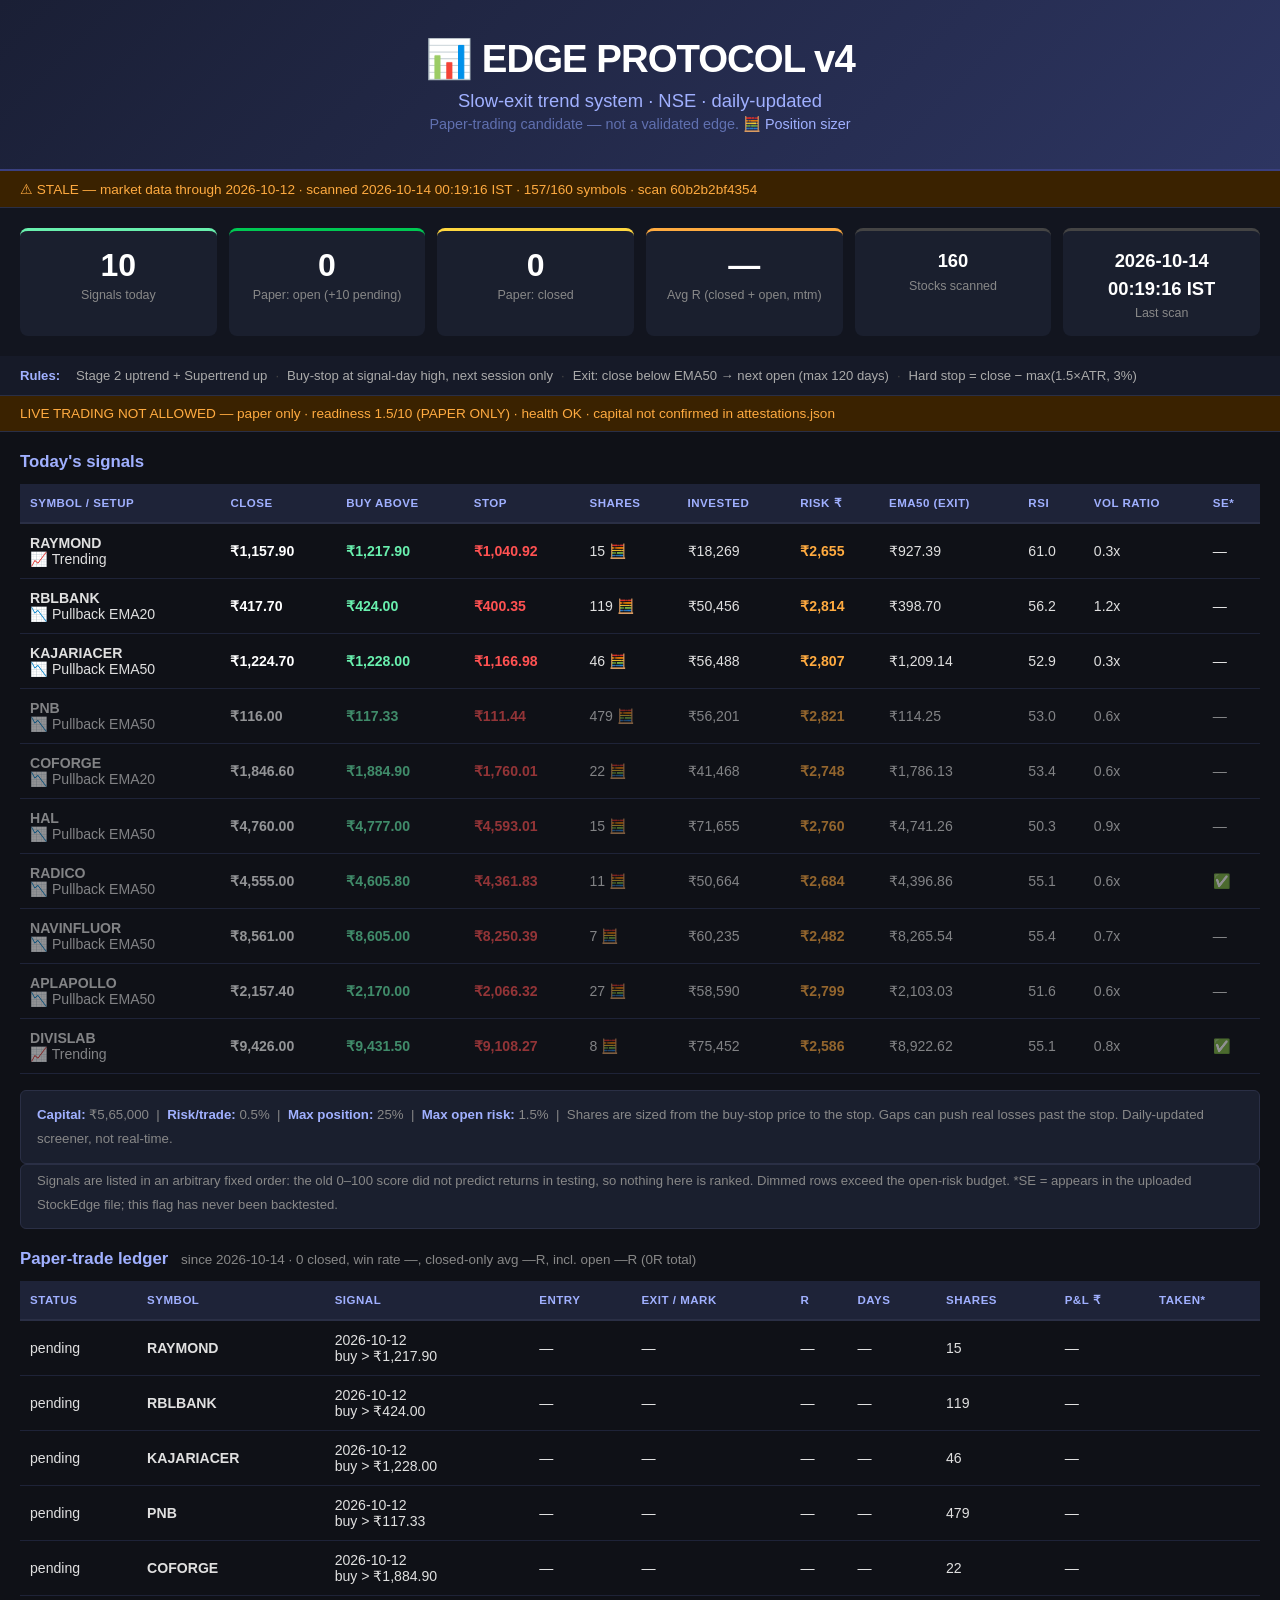
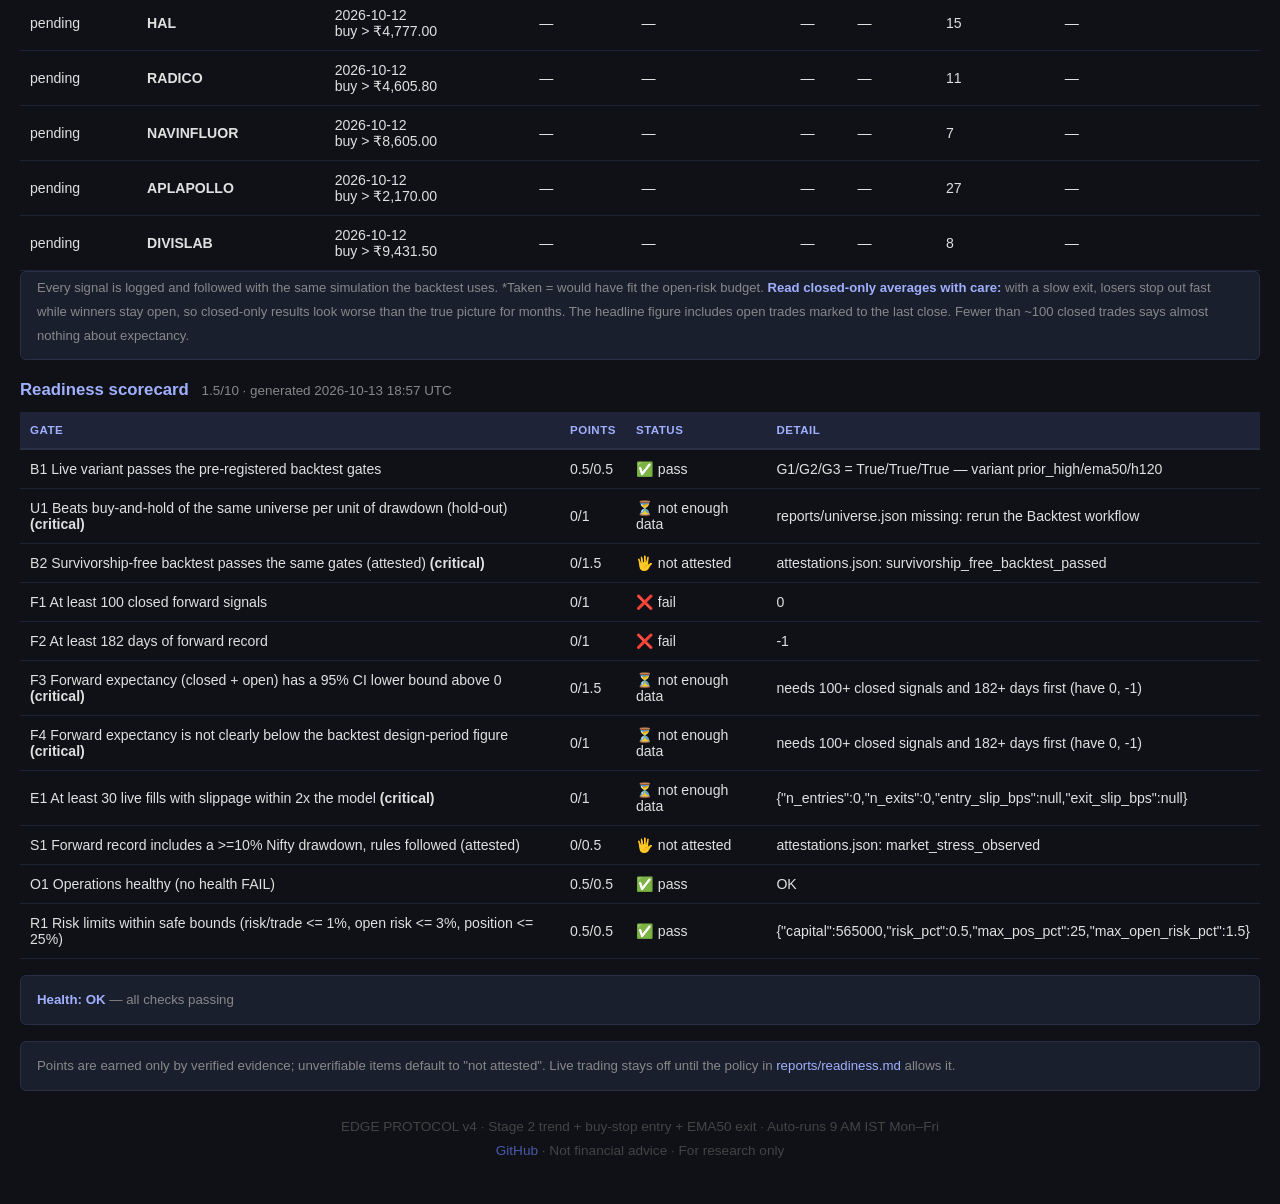
==== index.html @ f5e122fd "Add go-live readiness scorecard and health monitoring with kill switch readiness.py: 11 gates / 10 p" ====
<!DOCTYPE html>
<html lang="en">
<head>
    <meta charset="UTF-8">
    <meta name="viewport" content="width=device-width, initial-scale=1.0">
    <title>EDGE PROTOCOL v4 — NSE Slow-Exit Paper Trading</title>
    <link rel="stylesheet" href="style.css">
</head>
<body>
<div class="container">

    <header class="header">
        <h1>📊 EDGE PROTOCOL v4</h1>
        <p class="subtitle">Slow-exit trend system · NSE · daily-updated</p>
        <p class="description">Paper-trading candidate — not a validated edge. <a href="sizer.html" class="back-link">🧮 Position sizer</a></p>
    </header>

    <div class="status-bar" id="status-bar">Loading scan status…</div>

    <div class="summary-bar">
        <div class="summary-card go">
            <div class="card-count" id="count-signals">0</div>
            <div class="card-label">Signals today</div>
        </div>
        <div class="summary-card hc">
            <div class="card-count" id="count-open">0</div>
            <div class="card-label" id="label-open">Paper: open</div>
        </div>
        <div class="summary-card wc">
            <div class="card-count" id="count-closed">0</div>
            <div class="card-label">Paper: closed</div>
        </div>
        <div class="summary-card w">
            <div class="card-count" id="avg-r">—</div>
            <div class="card-label">Avg R (closed + open, mtm)</div>
        </div>
        <div class="summary-card meta">
            <div class="card-count" id="count-scanned">—</div>
            <div class="card-label">Stocks scanned</div>
        </div>
        <div class="summary-card meta">
            <div class="card-count" id="scan-time">—</div>
            <div class="card-label">Last scan</div>
        </div>
    </div>

    <div class="legend-bar" id="rules-bar">
        <span class="legend-title">Rules:</span>
        <span class="legend-item">Stage 2 uptrend + Supertrend up</span>
        <span class="sep">·</span>
        <span class="legend-item">Buy-stop at signal-day high, next session only</span>
        <span class="sep">·</span>
        <span class="legend-item">Exit: close below EMA50 → next open (max 120 days)</span>
        <span class="sep">·</span>
        <span class="legend-item">Hard stop = close − max(1.5×ATR, 3%)</span>
    </div>

    <div class="status-bar" id="live-bar">Loading live-trading status…</div>

    <h2 class="section-title">Today's signals</h2>
    <div class="table-wrapper">
        <table class="results-table">
            <thead>
                <tr>
                    <th>Symbol / Setup</th>
                    <th>Close</th>
                    <th>Buy above</th>
                    <th>Stop</th>
                    <th>Shares</th>
                    <th>Invested</th>
                    <th>Risk ₹</th>
                    <th>EMA50 (exit)</th>
                    <th>RSI</th>
                    <th>Vol Ratio</th>
                    <th>SE*</th>
                </tr>
            </thead>
            <tbody id="tbody">
                <tr><td colspan="11" class="loading-cell">
                    <div class="spinner"></div>Loading scan results...
                </td></tr>
            </tbody>
        </table>
    </div>

    <div class="capital-note" id="capital-note">
        Risk settings load with the scan. Daily-updated screener — not real-time data.
    </div>
    <div class="capital-note" id="order-note">
        Signals are listed in an arbitrary fixed order: the old 0–100 score did not predict returns in testing, so nothing here is ranked.
        Dimmed rows exceed the open-risk budget. *SE = appears in the uploaded StockEdge file; this flag has never been backtested.
    </div>

    <h2 class="section-title">Paper-trade ledger <span class="muted" id="ledger-meta"></span></h2>
    <div class="table-wrapper">
        <table class="results-table">
            <thead>
                <tr>
                    <th>Status</th><th>Symbol</th><th>Signal</th><th>Entry</th><th>Exit / Mark</th>
                    <th>R</th><th>Days</th><th>Shares</th><th>P&amp;L ₹</th><th>Taken*</th>
                </tr>
            </thead>
            <tbody id="ledger-body">
                <tr><td colspan="10" class="loading-cell">No paper trades yet.</td></tr>
            </tbody>
        </table>
    </div>
    <div class="capital-note" id="ledger-note">
        Every signal is logged and followed with the same simulation the backtest uses. *Taken = would have fit the open-risk budget.
        <strong>Read closed-only averages with care:</strong> with a slow exit, losers stop out fast while winners stay open, so closed-only results
        look worse than the true picture for months. The headline figure includes open trades marked to the last close. Fewer than ~100 closed trades says almost nothing about expectancy.
    </div>

    <h2 class="section-title">Readiness scorecard <span class="muted" id="readiness-meta"></span></h2>
    <div class="table-wrapper">
        <table class="results-table">
            <thead><tr><th>Gate</th><th>Points</th><th>Status</th><th>Detail</th></tr></thead>
            <tbody id="readiness-body"><tr><td colspan="4" class="loading-cell">Loading…</td></tr></tbody>
        </table>
    </div>
    <div class="capital-note" id="health-note"></div>
    <div class="capital-note">
        Points are earned only by verified evidence; unverifiable items default to "not attested". Live trading stays off until the policy in
        <a class="back-link" href="https://github.com/aminullah112-oss/Swing-Trading/blob/main/reports/readiness.md" target="_blank">reports/readiness.md</a> allows it.
    </div>

    <footer class="footer">
        <p>EDGE PROTOCOL v4 · Stage 2 trend + buy-stop entry + EMA50 exit · Auto-runs 9 AM IST Mon–Fri</p>
        <p><a href="https://github.com/aminullah112-oss/Swing-Trading" target="_blank">GitHub</a> · Not financial advice · For research only</p>
    </footer>

</div>
<script src="script.js"></script>
</body>
</html>
---- style.css ----
*{margin:0;padding:0;box-sizing:border-box}
body{font-family:-apple-system,BlinkMacSystemFont,'Segoe UI',Roboto,sans-serif;background:#0f1117;color:#e0e0e0;min-height:100vh}
.container{max-width:1400px;margin:0 auto;padding:0 0 40px 0}

/* Header */
.header{background:linear-gradient(135deg,#1a1f35 0%,#2d3561 100%);padding:36px 30px;text-align:center;border-bottom:2px solid #3a4080}
.header h1{font-size:2.4em;font-weight:800;color:#fff;letter-spacing:-1px;margin-bottom:8px}
.header .subtitle{font-size:1.15em;color:#a0b0ff;margin-bottom:4px}
.header .description{font-size:0.9em;color:#6070b0}

/* Summary Cards */
.summary-bar{display:grid;grid-template-columns:repeat(6,1fr);gap:12px;padding:20px;background:#12151f}
.summary-card{background:#1a1f2e;border-radius:8px;padding:16px;text-align:center;border-top:3px solid #333}
.summary-card.hc{border-color:#00c853}
.summary-card.go{border-color:#69f0ae}
.summary-card.wc{border-color:#ffd740}
.summary-card.w{border-color:#ffab40}
.summary-card.meta{border-color:#444}
.card-count{font-size:2em;font-weight:800;color:#fff}
.card-label{font-size:0.78em;color:#888;margin-top:4px}

/* Legend */
.legend-bar{background:#161a28;padding:12px 20px;display:flex;flex-wrap:wrap;gap:8px;align-items:center;font-size:0.82em;color:#888;border-bottom:1px solid #2a2f45}
.legend-title{color:#a0b0ff;font-weight:600;margin-right:8px}
.legend-item{color:#aaa}
.sep{color:#444}

/* Tabs */
.tab-bar{display:flex;gap:8px;padding:16px 20px;background:#12151f;border-bottom:1px solid #2a2f45}
.tab{background:#1a1f2e;border:1px solid #333;color:#aaa;padding:8px 16px;border-radius:6px;cursor:pointer;font-size:0.88em;transition:all 0.2s}
.tab:hover,.tab.active{background:#2d3561;border-color:#4a5aaa;color:#fff}
.tab-hc.active{background:#003820;border-color:#00c853;color:#00c853}
.tab-go.active{background:#003820;border-color:#69f0ae;color:#69f0ae}
.tab-wc.active{background:#3a2e00;border-color:#ffd740;color:#ffd740}
.tab-w.active{background:#3a2200;border-color:#ffab40;color:#ffab40}

/* Table */
.table-wrapper{overflow-x:auto;padding:0 20px}
.results-table{width:100%;border-collapse:collapse;font-size:0.88em;margin-top:12px}
.results-table thead{background:#1e2338;position:sticky;top:0;z-index:10}
.results-table th{padding:12px 10px;text-align:left;color:#a0b0ff;font-weight:600;font-size:0.82em;text-transform:uppercase;letter-spacing:0.5px;border-bottom:2px solid #2a2f45;white-space:nowrap}
.results-table td{padding:11px 10px;border-bottom:1px solid #1e2338;vertical-align:middle}
.results-table tbody tr:hover{background:#1a1f2e}

/* Decision Badges */
.badge{display:inline-block;padding:4px 10px;border-radius:20px;font-size:0.8em;font-weight:700;white-space:nowrap}
.badge-HIGH_CONVICTION{background:#003820;color:#00c853;border:1px solid #00c853}
.badge-GO{background:#002a18;color:#69f0ae;border:1px solid #69f0ae}
.badge-WATCH_CLOSELY{background:#3a2e00;color:#ffd740;border:1px solid #ffd740}
.badge-WATCH{background:#3a2200;color:#ffab40;border:1px solid #ffab40}
.badge-NO_GO{background:#2a0a0a;color:#ff5252;border:1px solid #ff5252}

/* Score Bar */
.score-wrap{display:flex;align-items:center;gap:8px}
.score-bar{width:60px;height:6px;background:#2a2f45;border-radius:3px;overflow:hidden}
.score-fill{height:100%;border-radius:3px;transition:width 0.3s}
.score-num{font-weight:700;font-size:0.95em;min-width:28px}

/* SE Badge */
.se-yes{color:#00c853;font-weight:700;font-size:0.9em}
.se-no{color:#444;font-size:0.9em}

/* Price / target cells */
.price-cell{font-weight:600;color:#fff}
.stop-cell{color:#ff5252;font-weight:600}
.t1-cell{color:#69f0ae}
.t2-cell{color:#00c853;font-weight:600}
.rsi-cell{font-weight:600}
.vol-cell{color:#a0b0ff}
.dist-cell{font-size:0.88em}
.shares-cell{color:#e0e0e0}
.risk-cell{color:#ffab40;font-weight:600}

/* Reasons */
.reasons{font-size:0.78em;color:#666;max-width:220px;line-height:1.4}

/* Capital Note */
.capital-note{margin:16px 20px 0;background:#1a1f2e;border:1px solid #2a2f45;border-radius:6px;padding:12px 16px;font-size:0.83em;color:#888;line-height:1.8}
.capital-note strong{color:#a0b0ff}

/* Loading */
.loading-cell{text-align:center;padding:50px;color:#666}
.spinner{border:3px solid #2a2f45;border-top:3px solid #4a5aaa;border-radius:50%;width:28px;height:28px;animation:spin 0.8s linear infinite;margin:0 auto 12px}
@keyframes spin{to{transform:rotate(360deg)}}

/* Footer */
.footer{margin:24px 20px 0;text-align:center;color:#444;font-size:0.85em;line-height:1.8}
.footer a{color:#4a5aaa;text-decoration:none}
.footer a:hover{color:#a0b0ff}

/* Responsive */
@media(max-width:900px){
  .summary-bar{grid-template-columns:repeat(3,1fr)}
  .table-wrapper{padding:0 10px}
  .results-table{font-size:0.78em}
}
@media(max-width:600px){
  .summary-bar{grid-template-columns:repeat(2,1fr)}
  .header h1{font-size:1.6em}
  .tab-bar{flex-wrap:wrap}
}

/* Position Sizer */
.back-link{color:#a0b0ff;text-decoration:none}
.nav-link{display:inline-block;margin-top:10px;color:#a0b0ff;text-decoration:none;border:1px solid #4a5aaa;padding:6px 14px;border-radius:6px;font-size:0.9em}
.nav-link:hover{background:#2d3561;color:#fff}
.sizer-grid{display:grid;grid-template-columns:repeat(auto-fit,minmax(300px,1fr));gap:20px;padding:20px}
.sizer-card{background:#1a1f2e;border-radius:8px;padding:20px;border-top:3px solid #4a5aaa}
.sizer-card h2{font-size:1.1em;color:#a0b0ff;margin-bottom:14px}
.sizer-card label{display:block;font-size:0.85em;color:#aaa;margin-bottom:12px}
.sizer-card label[hidden]{display:none}
.sizer-card input,.sizer-card select{display:block;width:100%;margin-top:4px;padding:9px 10px;background:#0f1117;border:1px solid #333;border-radius:6px;color:#e0e0e0;font-size:1em}
.sizer-card input:focus,.sizer-card select:focus{outline:none;border-color:#4a5aaa}
.sizer-table{width:100%;border-collapse:collapse}
.sizer-table td{padding:9px 4px;border-bottom:1px solid #1e2338}
.sizer-table td:last-child{text-align:right;font-weight:600}
.sizer-table .big{font-size:1.6em;color:#fff}
.sizer-msg{color:#888;padding:20px 0}
.sizer-note{color:#ffd740;font-size:0.85em;margin-top:12px}

/* Scan status + risk budget */
.status-bar{padding:10px 20px;font-size:0.85em;border-bottom:1px solid #2a2f45}
.status-fresh{background:#0b2a1a;color:#69f0ae}
.status-stale{background:#3a2200;color:#ffab40}
.stock-row.over-budget{opacity:0.55}

/* v4 sections */
.section-title{font-size:1.05em;color:#a0b0ff;padding:20px 20px 0;font-weight:600}
.muted{color:#888;font-weight:400;font-size:0.8em;margin-left:8px}
#order-note,#ledger-note{margin-top:0;padding-top:4px;color:#888;font-size:0.82em}
.summary-card.meta .card-count{font-size:1.15em;line-height:1.5;word-break:break-word}
.summary-card{min-width:0}
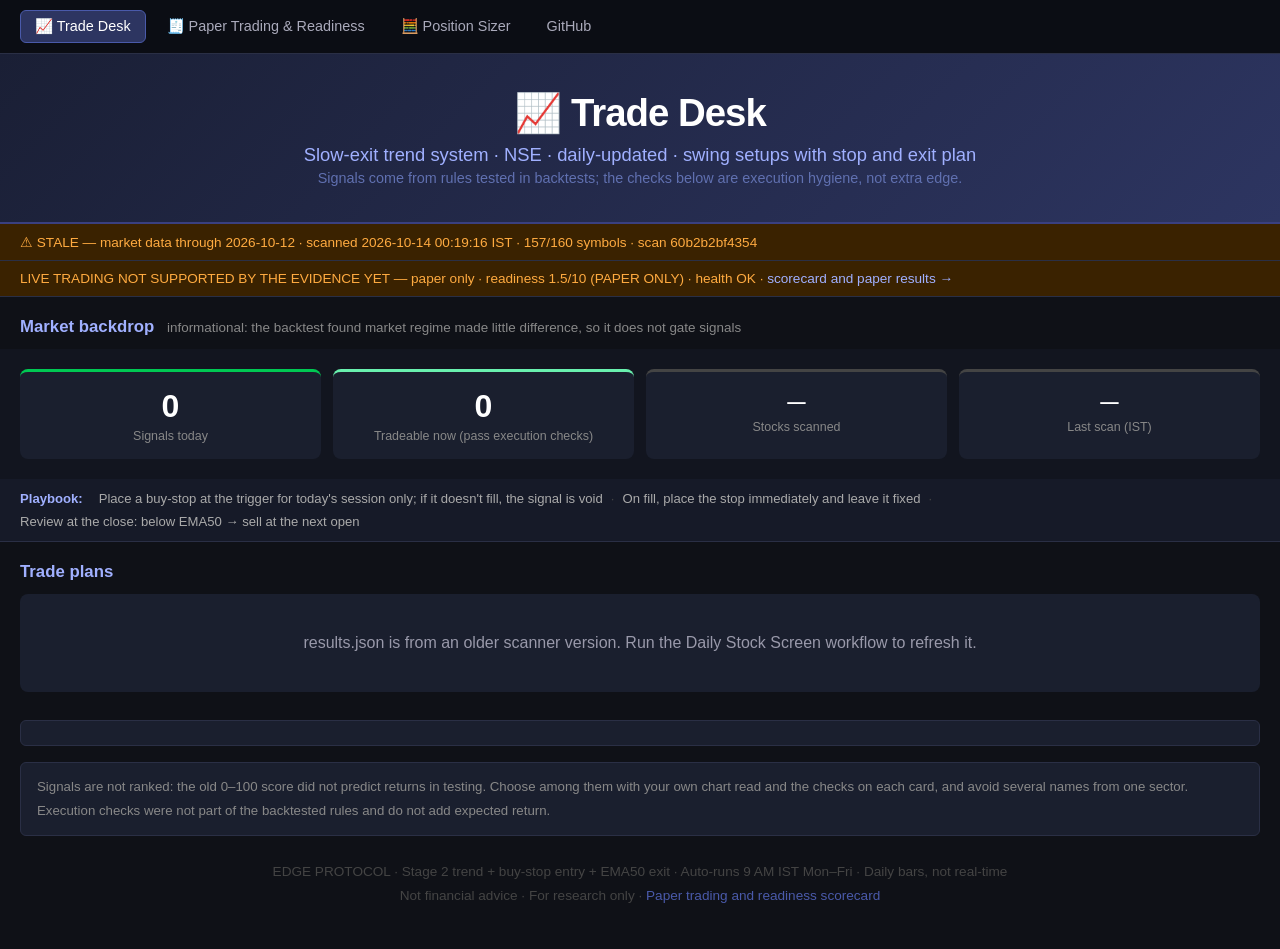
==== commit d47a20d6: "Split UI: Trade Desk homepage + separate Paper Trading page, with pre-trade analysis Homepage (index" ====
--- a/index.html
+++ b/index.html
@@ -3,133 +3,70 @@
 <head>
     <meta charset="UTF-8">
     <meta name="viewport" content="width=device-width, initial-scale=1.0">
-    <title>EDGE PROTOCOL v4 — NSE Slow-Exit Paper Trading</title>
+    <title>EDGE PROTOCOL — Trade Desk</title>
     <link rel="stylesheet" href="style.css">
 </head>
 <body>
 <div class="container">
+    <nav class="topnav">
+        <a href="index.html" class="active">📈 Trade Desk</a>
+        <a href="paper.html">🧾 Paper Trading &amp; Readiness</a>
+        <a href="sizer.html">🧮 Position Sizer</a>
+        <a href="https://github.com/aminullah112-oss/Swing-Trading" target="_blank">GitHub</a>
+    </nav>
 
     <header class="header">
-        <h1>📊 EDGE PROTOCOL v4</h1>
-        <p class="subtitle">Slow-exit trend system · NSE · daily-updated</p>
-        <p class="description">Paper-trading candidate — not a validated edge. <a href="sizer.html" class="back-link">🧮 Position sizer</a></p>
+        <h1>📈 Trade Desk</h1>
+        <p class="subtitle">Slow-exit trend system · NSE · daily-updated · swing setups with stop and exit plan</p>
+        <p class="description">Signals come from rules tested in backtests; the checks below are execution hygiene, not extra edge.</p>
     </header>
 
     <div class="status-bar" id="status-bar">Loading scan status…</div>
+    <div class="status-bar" id="live-bar">Loading live-trading status…</div>
 
-    <div class="summary-bar">
-        <div class="summary-card go">
-            <div class="card-count" id="count-signals">0</div>
-            <div class="card-label">Signals today</div>
-        </div>
-        <div class="summary-card hc">
-            <div class="card-count" id="count-open">0</div>
-            <div class="card-label" id="label-open">Paper: open</div>
-        </div>
-        <div class="summary-card wc">
-            <div class="card-count" id="count-closed">0</div>
-            <div class="card-label">Paper: closed</div>
-        </div>
-        <div class="summary-card w">
-            <div class="card-count" id="avg-r">—</div>
-            <div class="card-label">Avg R (closed + open, mtm)</div>
-        </div>
-        <div class="summary-card meta">
-            <div class="card-count" id="count-scanned">—</div>
-            <div class="card-label">Stocks scanned</div>
-        </div>
-        <div class="summary-card meta">
-            <div class="card-count" id="scan-time">—</div>
-            <div class="card-label">Last scan</div>
+    <h2 class="section-title">Market backdrop <span class="muted">informational: the backtest found market regime made little difference, so it does not gate signals</span></h2>
+    <div class="mkt-row" id="market-row"></div>
+
+    <div class="summary-bar summary-bar-3">
+        <div class="summary-card hc"><div class="card-count" id="count-signals">0</div><div class="card-label">Signals today</div></div>
+        <div class="summary-card go"><div class="card-count" id="count-tradeable">0</div><div class="card-label">Tradeable now (pass execution checks)</div></div>
+        <div class="summary-card meta"><div class="card-count" id="count-scanned">—</div><div class="card-label">Stocks scanned</div></div>
+        <div class="summary-card meta"><div class="card-count" id="scan-time">—</div><div class="card-label">Last scan (IST)</div></div>
+    </div>
+
+    <div class="legend-bar">
+        <span class="legend-title">Playbook:</span>
+        <span class="legend-item">Place a buy-stop at the trigger for today's session only; if it doesn't fill, the signal is void</span>
+        <span class="sep">·</span>
+        <span class="legend-item">On fill, place the stop immediately and leave it fixed</span>
+        <span class="sep">·</span>
+        <span class="legend-item">Review at the close: below EMA50 → sell at the next open</span>
+    </div>
+
+    <h2 class="section-title">Trade plans</h2>
+    <div class="plans" id="plans"><div class="empty-note"><div class="spinner"></div>Loading trade plans…</div></div>
+    <div class="capital-note" id="capital-note"></div>
+    <div class="capital-note">
+        Signals are not ranked: the old 0–100 score did not predict returns in testing. Choose among them with your own chart read and the checks on each card,
+        and avoid several names from one sector. Execution checks were not part of the backtested rules and do not add expected return.
+    </div>
+
+    <div id="filtered" hidden>
+        <h2 class="section-title">Signals failing an execution check <span class="muted"><span id="filtered-count">0</span> hidden from trade plans</span></h2>
+        <div class="table-wrapper">
+            <table class="results-table">
+                <thead><tr><th>Symbol</th><th>Buy above</th><th>Stop</th><th>Why it is not tradeable</th></tr></thead>
+                <tbody id="filtered-body"></tbody>
+            </table>
         </div>
     </div>
 
-    <div class="legend-bar" id="rules-bar">
-        <span class="legend-title">Rules:</span>
-        <span class="legend-item">Stage 2 uptrend + Supertrend up</span>
-        <span class="sep">·</span>
-        <span class="legend-item">Buy-stop at signal-day high, next session only</span>
-        <span class="sep">·</span>
-        <span class="legend-item">Exit: close below EMA50 → next open (max 120 days)</span>
-        <span class="sep">·</span>
-        <span class="legend-item">Hard stop = close − max(1.5×ATR, 3%)</span>
-    </div>
-
-    <div class="status-bar" id="live-bar">Loading live-trading status…</div>
-
-    <h2 class="section-title">Today's signals</h2>
-    <div class="table-wrapper">
-        <table class="results-table">
-            <thead>
-                <tr>
-                    <th>Symbol / Setup</th>
-                    <th>Close</th>
-                    <th>Buy above</th>
-                    <th>Stop</th>
-                    <th>Shares</th>
-                    <th>Invested</th>
-                    <th>Risk ₹</th>
-                    <th>EMA50 (exit)</th>
-                    <th>RSI</th>
-                    <th>Vol Ratio</th>
-                    <th>SE*</th>
-                </tr>
-            </thead>
-            <tbody id="tbody">
-                <tr><td colspan="11" class="loading-cell">
-                    <div class="spinner"></div>Loading scan results...
-                </td></tr>
-            </tbody>
-        </table>
-    </div>
-
-    <div class="capital-note" id="capital-note">
-        Risk settings load with the scan. Daily-updated screener — not real-time data.
-    </div>
-    <div class="capital-note" id="order-note">
-        Signals are listed in an arbitrary fixed order: the old 0–100 score did not predict returns in testing, so nothing here is ranked.
-        Dimmed rows exceed the open-risk budget. *SE = appears in the uploaded StockEdge file; this flag has never been backtested.
-    </div>
-
-    <h2 class="section-title">Paper-trade ledger <span class="muted" id="ledger-meta"></span></h2>
-    <div class="table-wrapper">
-        <table class="results-table">
-            <thead>
-                <tr>
-                    <th>Status</th><th>Symbol</th><th>Signal</th><th>Entry</th><th>Exit / Mark</th>
-                    <th>R</th><th>Days</th><th>Shares</th><th>P&amp;L ₹</th><th>Taken*</th>
-                </tr>
-            </thead>
-            <tbody id="ledger-body">
-                <tr><td colspan="10" class="loading-cell">No paper trades yet.</td></tr>
-            </tbody>
-        </table>
-    </div>
-    <div class="capital-note" id="ledger-note">
-        Every signal is logged and followed with the same simulation the backtest uses. *Taken = would have fit the open-risk budget.
-        <strong>Read closed-only averages with care:</strong> with a slow exit, losers stop out fast while winners stay open, so closed-only results
-        look worse than the true picture for months. The headline figure includes open trades marked to the last close. Fewer than ~100 closed trades says almost nothing about expectancy.
-    </div>
-
-    <h2 class="section-title">Readiness scorecard <span class="muted" id="readiness-meta"></span></h2>
-    <div class="table-wrapper">
-        <table class="results-table">
-            <thead><tr><th>Gate</th><th>Points</th><th>Status</th><th>Detail</th></tr></thead>
-            <tbody id="readiness-body"><tr><td colspan="4" class="loading-cell">Loading…</td></tr></tbody>
-        </table>
-    </div>
-    <div class="capital-note" id="health-note"></div>
-    <div class="capital-note">
-        Points are earned only by verified evidence; unverifiable items default to "not attested". Live trading stays off until the policy in
-        <a class="back-link" href="https://github.com/aminullah112-oss/Swing-Trading/blob/main/reports/readiness.md" target="_blank">reports/readiness.md</a> allows it.
-    </div>
-
     <footer class="footer">
-        <p>EDGE PROTOCOL v4 · Stage 2 trend + buy-stop entry + EMA50 exit · Auto-runs 9 AM IST Mon–Fri</p>
-        <p><a href="https://github.com/aminullah112-oss/Swing-Trading" target="_blank">GitHub</a> · Not financial advice · For research only</p>
+        <p>EDGE PROTOCOL · Stage 2 trend + buy-stop entry + EMA50 exit · Auto-runs 9 AM IST Mon–Fri · Daily bars, not real-time</p>
+        <p>Not financial advice · For research only · <a href="paper.html">Paper trading and readiness scorecard</a></p>
     </footer>
-
 </div>
-<script src="script.js"></script>
+<script src="common.js"></script>
+<script src="desk.js"></script>
 </body>
 </html>
--- a/style.css
+++ b/style.css
@@ -130,3 +130,38 @@
 #order-note,#ledger-note{margin-top:0;padding-top:4px;color:#888;font-size:0.82em}
 .summary-card.meta .card-count{font-size:1.15em;line-height:1.5;word-break:break-word}
 .summary-card{min-width:0}
+
+/* Navigation */
+.topnav{display:flex;gap:6px;flex-wrap:wrap;padding:10px 20px;background:#0b0d14;border-bottom:1px solid #2a2f45}
+.topnav a{color:#aab;text-decoration:none;padding:7px 14px;border-radius:6px;font-size:0.9em;border:1px solid transparent}
+.topnav a:hover{background:#1a1f2e;color:#fff}
+.topnav a.active{background:#2d3561;border-color:#4a5aaa;color:#fff}
+
+/* Trade desk */
+.mkt-row{display:grid;grid-template-columns:repeat(auto-fit,minmax(210px,1fr));gap:12px;padding:12px 20px 0}
+.mkt-card{background:#1a1f2e;border-radius:8px;padding:14px;border-top:3px solid #4a5aaa}
+.mkt-val{font-size:1.5em;font-weight:700;color:#fff;margin:4px 0}
+.mkt-sub{font-size:0.78em;color:#889}
+.summary-bar-3{grid-template-columns:repeat(4,1fr)}
+.plans{display:grid;grid-template-columns:repeat(auto-fill,minmax(330px,1fr));gap:16px;padding:12px 20px}
+.plan-card{background:#1a1f2e;border-radius:10px;padding:16px;border:1px solid #2a2f45;border-top:3px solid #69f0ae;display:flex;flex-direction:column;gap:10px}
+.plan-head{display:flex;justify-content:space-between;align-items:flex-start}
+.plan-sym{font-size:1.25em;color:#fff}
+.plan-px{font-size:1.15em;font-weight:700;text-align:right}
+.spark{width:100%;height:auto;background:#12151f;border-radius:6px}
+.plan-grid{display:grid;grid-template-columns:repeat(4,1fr);gap:8px;background:#12151f;border-radius:6px;padding:10px}
+.plan-grid label{display:block;font-size:0.68em;color:#889;text-transform:uppercase;letter-spacing:.4px}
+.plan-grid b{font-size:1.02em}
+.plan-grid small{display:block;font-size:0.68em;color:#778;margin-top:2px;line-height:1.25}
+.plan-note{font-size:0.82em;color:#aab;background:#161a28;border-radius:6px;padding:8px 10px}
+.checks{list-style:none;font-size:0.82em;display:flex;flex-direction:column;gap:3px}
+.checks li{color:#bbb}
+.chk-warn{color:#ffd740 !important}
+.chk-block{color:#ff5252 !important}
+.checks.manual li{color:#99a}
+details summary{cursor:pointer;font-size:0.82em;color:#a0b0ff;margin:2px 0 6px}
+.plan-foot{display:flex;flex-wrap:wrap;gap:10px;font-size:0.78em;color:#889;border-top:1px solid #2a2f45;padding-top:8px}
+.warn-count{font-size:0.75em;color:#ffd740}
+.empty-note{grid-column:1/-1;text-align:center;color:#99a;padding:40px 20px;background:#1a1f2e;border-radius:8px}
+@media (max-width:700px){.summary-bar-3{grid-template-columns:repeat(2,1fr)}.plan-grid{grid-template-columns:repeat(2,1fr)}.plans{grid-template-columns:1fr}}
+.plan-px .setup-label{font-size:0.62em;font-weight:400;color:#889}
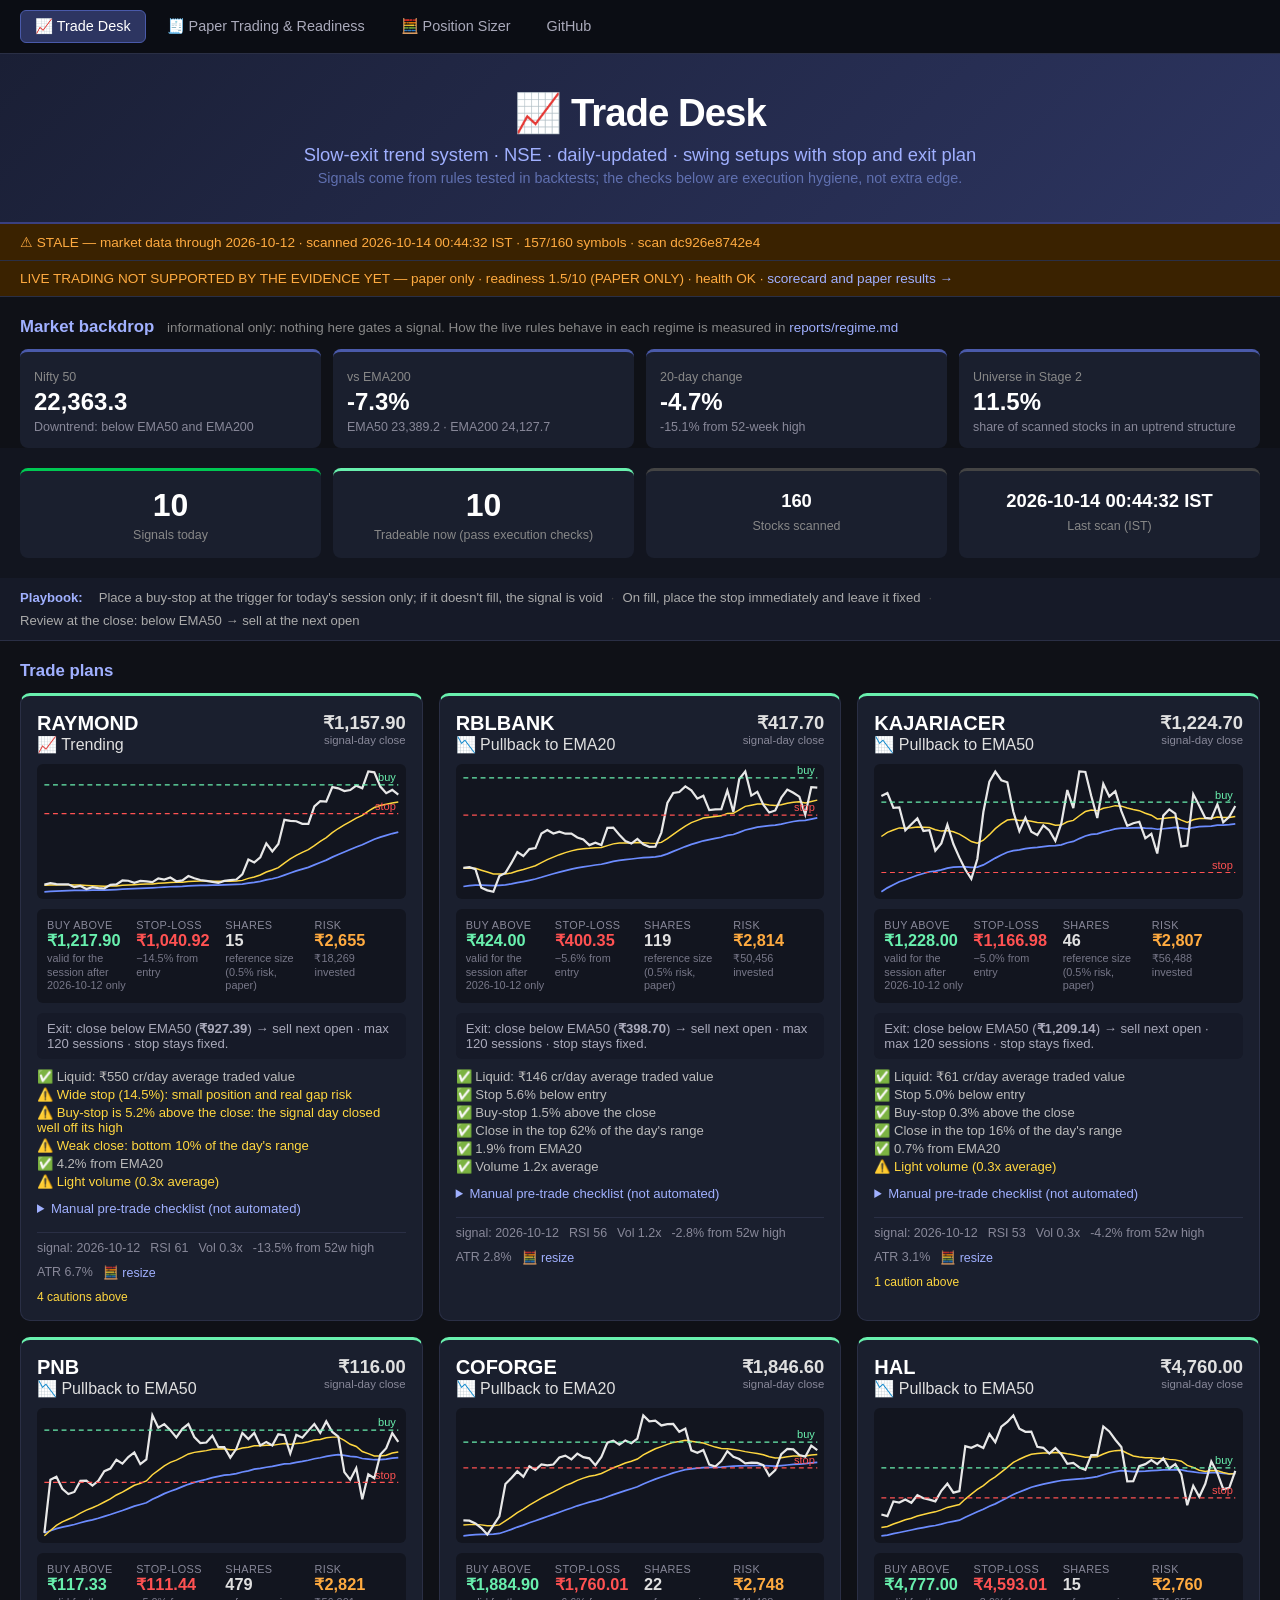
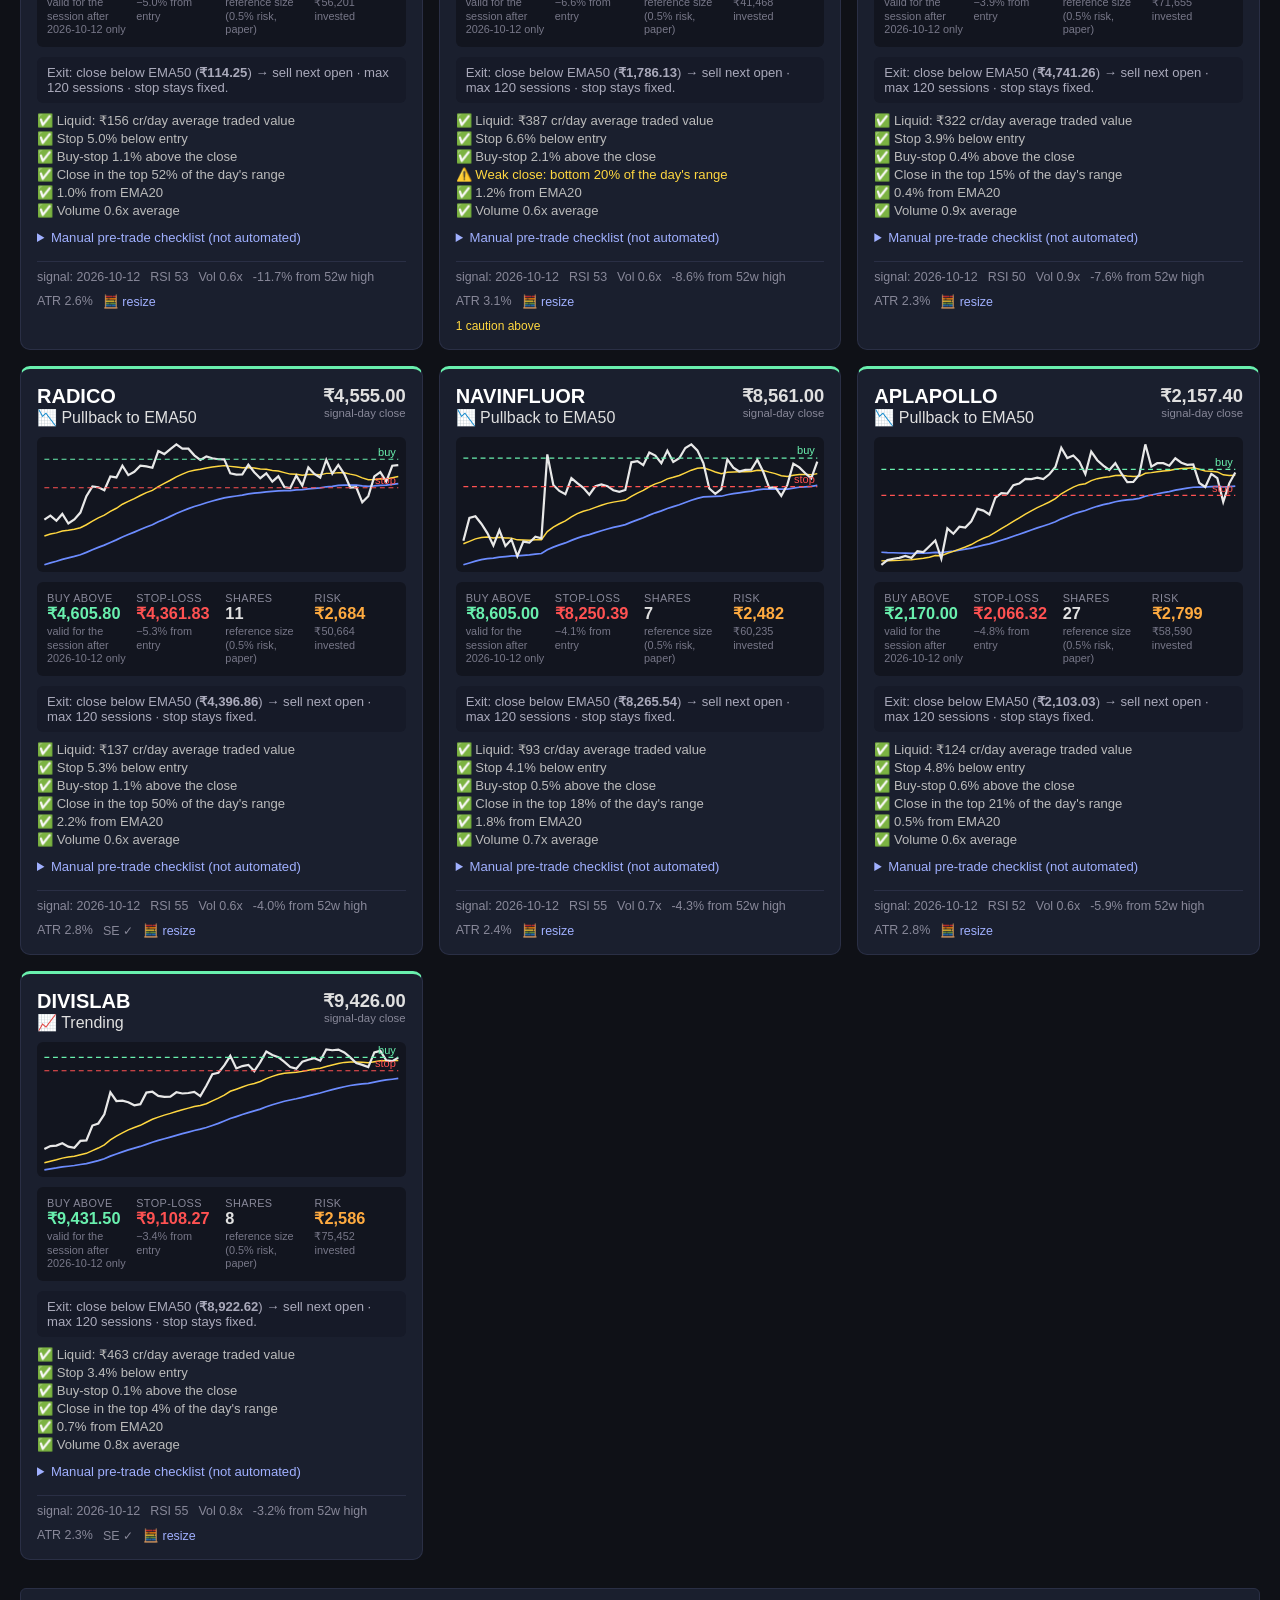
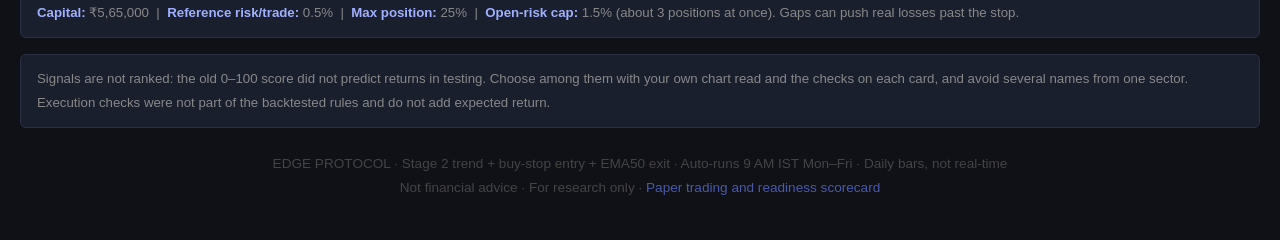
==== commit 8834d5e5: "Data-lag warning, missing symbols, signal age, and regime breakdown of the live variant screener: re" ====
--- a/index.html
+++ b/index.html
@@ -23,8 +23,9 @@
 
     <div class="status-bar" id="status-bar">Loading scan status…</div>
     <div class="status-bar" id="live-bar">Loading live-trading status…</div>
+    <div class="status-bar status-stale" id="lag-bar" hidden></div>
 
-    <h2 class="section-title">Market backdrop <span class="muted">informational: the backtest found market regime made little difference, so it does not gate signals</span></h2>
+    <h2 class="section-title">Market backdrop <span class="muted">informational only: nothing here gates a signal. How the live rules behave in each regime is measured in <a class="back-link" href="https://github.com/aminullah112-oss/Swing-Trading/blob/main/reports/regime.md" target="_blank">reports/regime.md</a></span></h2>
     <div class="mkt-row" id="market-row"></div>
 
     <div class="summary-bar summary-bar-3">
@@ -42,6 +43,8 @@
         <span class="sep">·</span>
         <span class="legend-item">Review at the close: below EMA50 → sell at the next open</span>
     </div>
+
+    <div class="capital-note" id="missing-note" hidden></div>
 
     <h2 class="section-title">Trade plans</h2>
     <div class="plans" id="plans"><div class="empty-note"><div class="spinner"></div>Loading trade plans…</div></div>
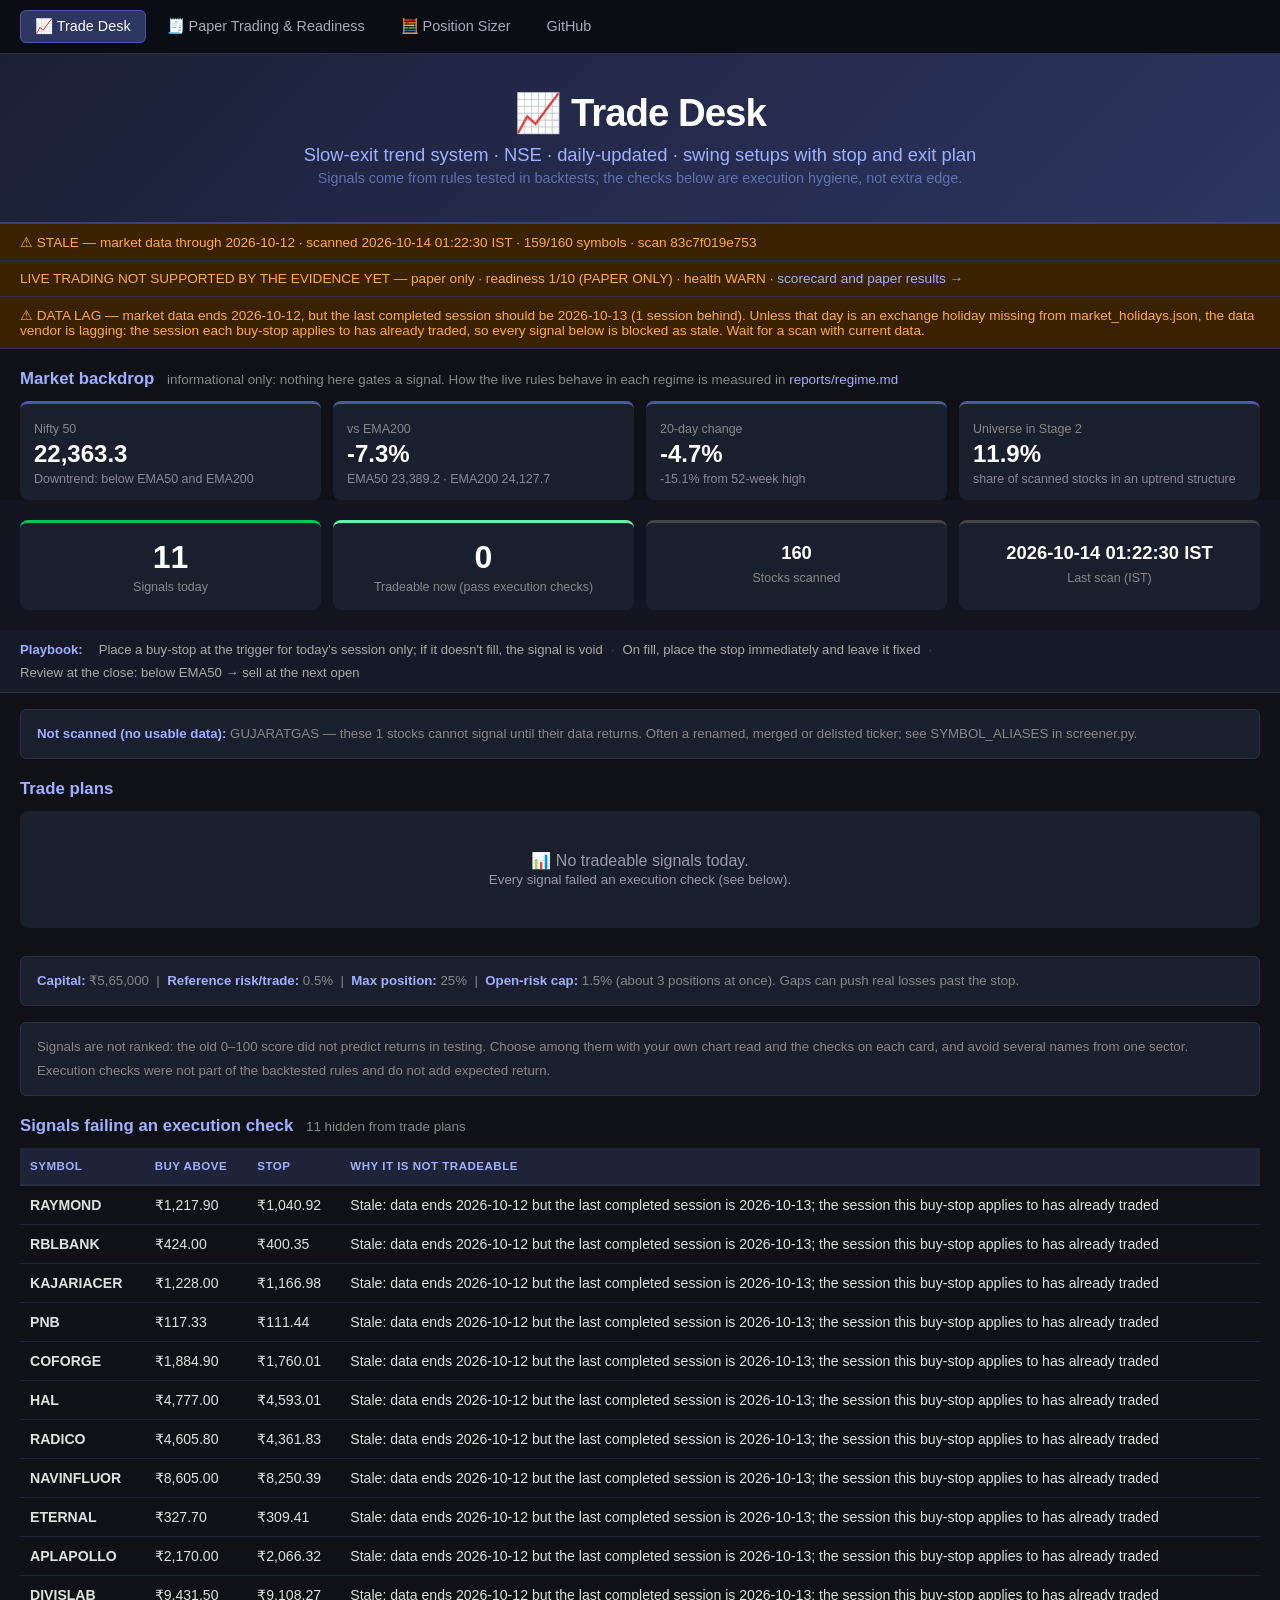
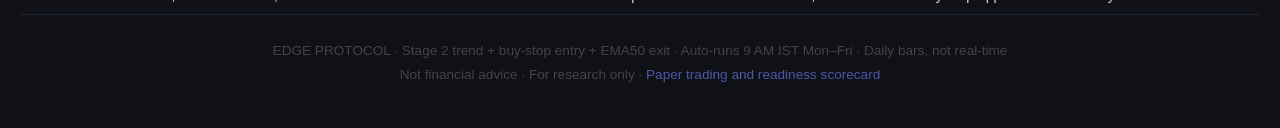
==== commit 8476a2a5: "Provisional daily bars from 5-minute data with audit; drop GUJARATGAS The probe showed Yahoo returns" ====
--- a/index.html
+++ b/index.html
@@ -24,6 +24,7 @@
     <div class="status-bar" id="status-bar">Loading scan status…</div>
     <div class="status-bar" id="live-bar">Loading live-trading status…</div>
     <div class="status-bar status-stale" id="lag-bar" hidden></div>
+    <div class="status-bar status-stale" id="prov-bar" hidden></div>
 
     <h2 class="section-title">Market backdrop <span class="muted">informational only: nothing here gates a signal. How the live rules behave in each regime is measured in <a class="back-link" href="https://github.com/aminullah112-oss/Swing-Trading/blob/main/reports/regime.md" target="_blank">reports/regime.md</a></span></h2>
     <div class="mkt-row" id="market-row"></div>
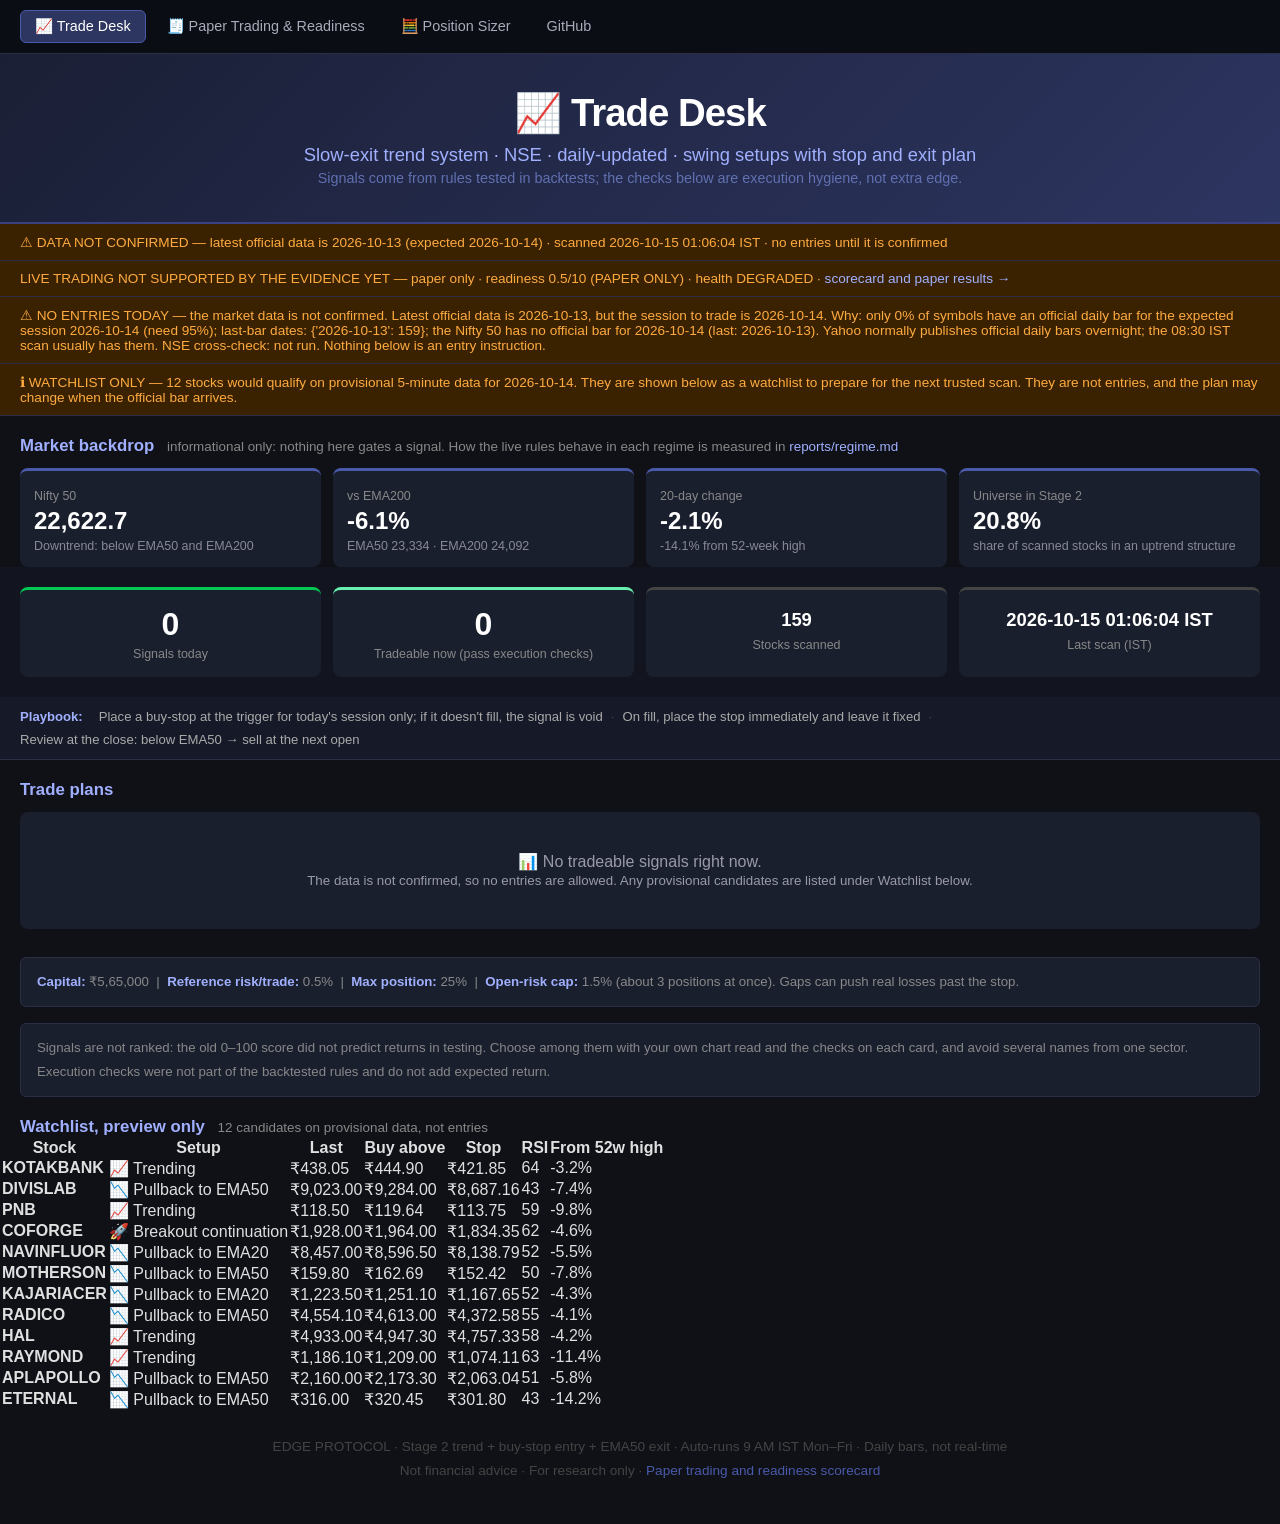
==== commit 7f0d34e4: "Fix empty desk on lagging Yahoo data: Nifty bar from NSE index file, pre-market 08:30 IST scan, desk" ====
--- a/index.html
+++ b/index.html
@@ -55,6 +55,12 @@
         and avoid several names from one sector. Execution checks were not part of the backtested rules and do not add expected return.
     </div>
 
+    <div id="watchlist" hidden>
+        <h2 class="section-title">Watchlist, preview only <span class="muted"><span id="watchlist-count">0</span> candidates on provisional data, not entries</span></h2>
+        <div class="table-container"><table><thead><tr><th>Stock</th><th>Setup</th><th>Last</th><th>Buy above</th><th>Stop</th><th>RSI</th><th>From 52w high</th></tr></thead>
+            <tbody id="watchlist-body"></tbody></table></div>
+    </div>
+
     <div id="filtered" hidden>
         <h2 class="section-title">Signals failing an execution check <span class="muted"><span id="filtered-count">0</span> hidden from trade plans</span></h2>
         <div class="table-wrapper">
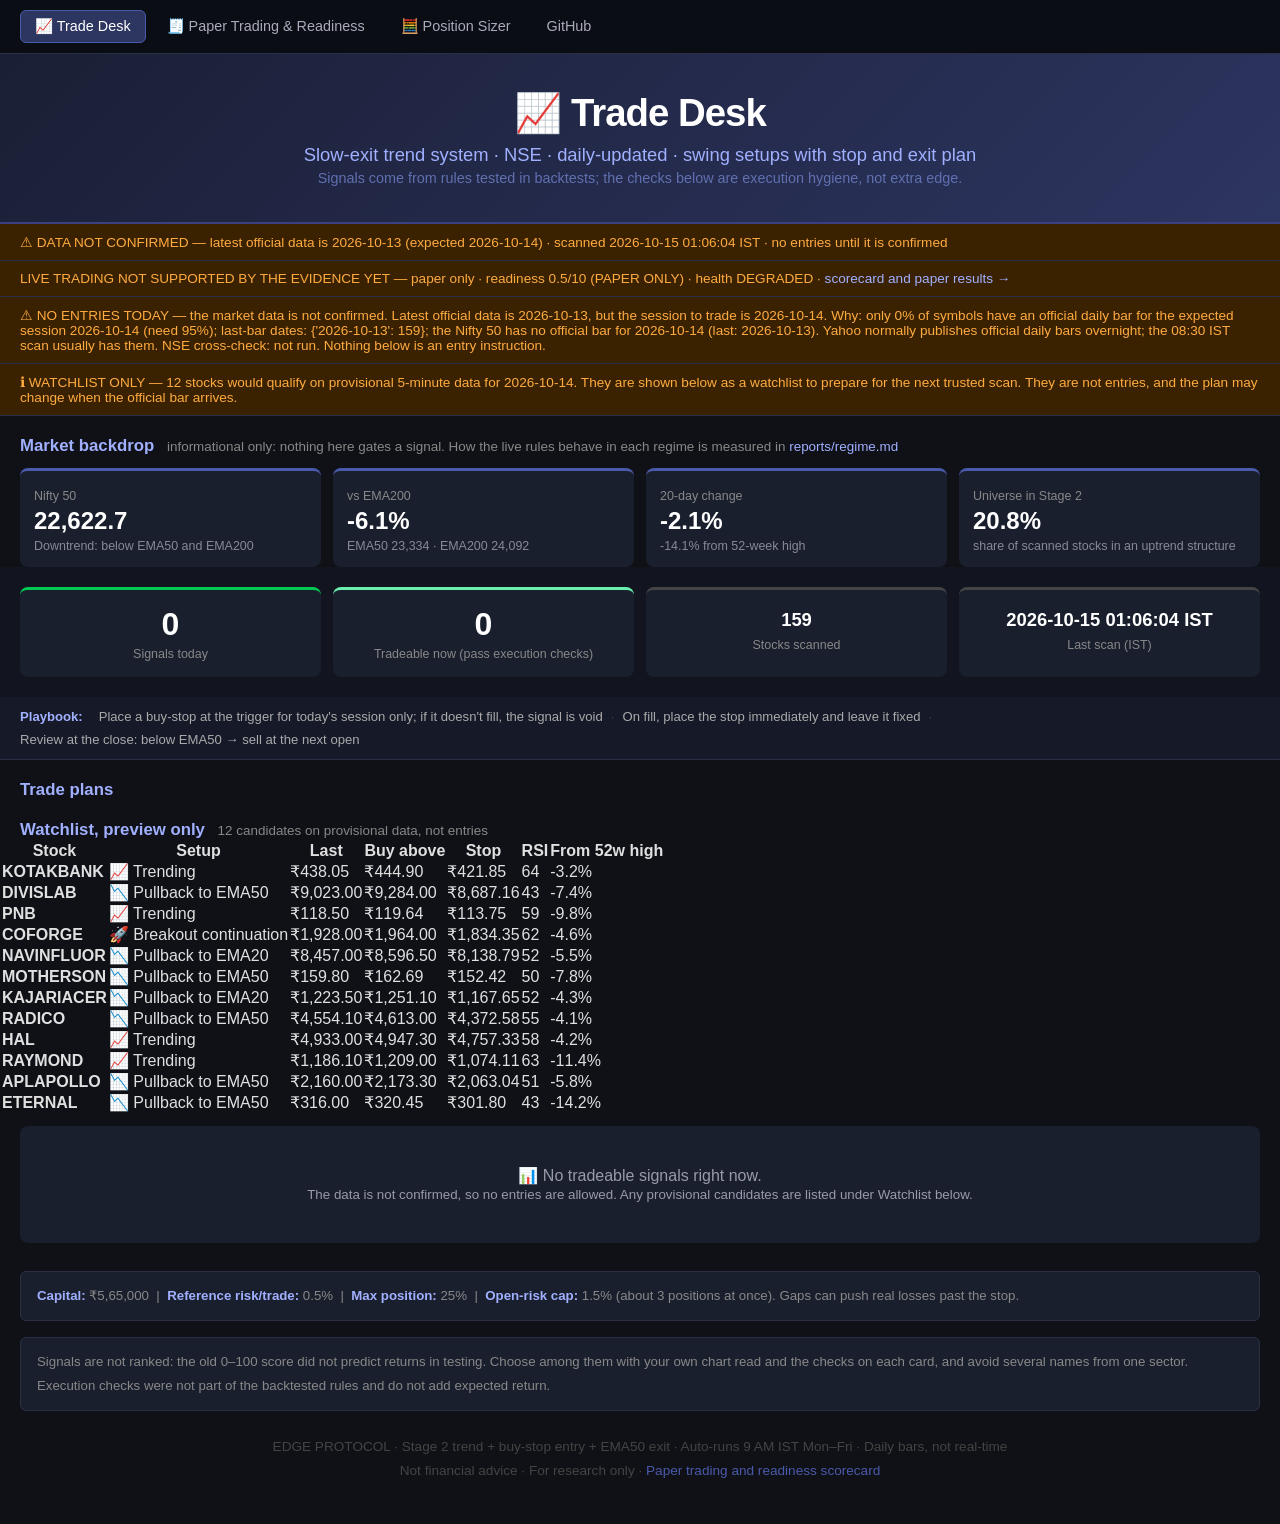
==== commit 950d5964: "Scan reliability: retry scan every 7 min until data is TRUSTED, off-peak cron minutes (GitHub delaye" ====
--- a/index.html
+++ b/index.html
@@ -48,17 +48,17 @@
     <div class="capital-note" id="missing-note" hidden></div>
 
     <h2 class="section-title">Trade plans</h2>
+    <div id="watchlist" hidden>
+        <h2 class="section-title">Watchlist, preview only <span class="muted"><span id="watchlist-count">0</span> candidates on provisional data, not entries</span></h2>
+        <div class="table-container"><table><thead><tr><th>Stock</th><th>Setup</th><th>Last</th><th>Buy above</th><th>Stop</th><th>RSI</th><th>From 52w high</th></tr></thead>
+            <tbody id="watchlist-body"></tbody></table></div>
+    </div>
+
     <div class="plans" id="plans"><div class="empty-note"><div class="spinner"></div>Loading trade plans…</div></div>
     <div class="capital-note" id="capital-note"></div>
     <div class="capital-note">
         Signals are not ranked: the old 0–100 score did not predict returns in testing. Choose among them with your own chart read and the checks on each card,
         and avoid several names from one sector. Execution checks were not part of the backtested rules and do not add expected return.
-    </div>
-
-    <div id="watchlist" hidden>
-        <h2 class="section-title">Watchlist, preview only <span class="muted"><span id="watchlist-count">0</span> candidates on provisional data, not entries</span></h2>
-        <div class="table-container"><table><thead><tr><th>Stock</th><th>Setup</th><th>Last</th><th>Buy above</th><th>Stop</th><th>RSI</th><th>From 52w high</th></tr></thead>
-            <tbody id="watchlist-body"></tbody></table></div>
     </div>
 
     <div id="filtered" hidden>
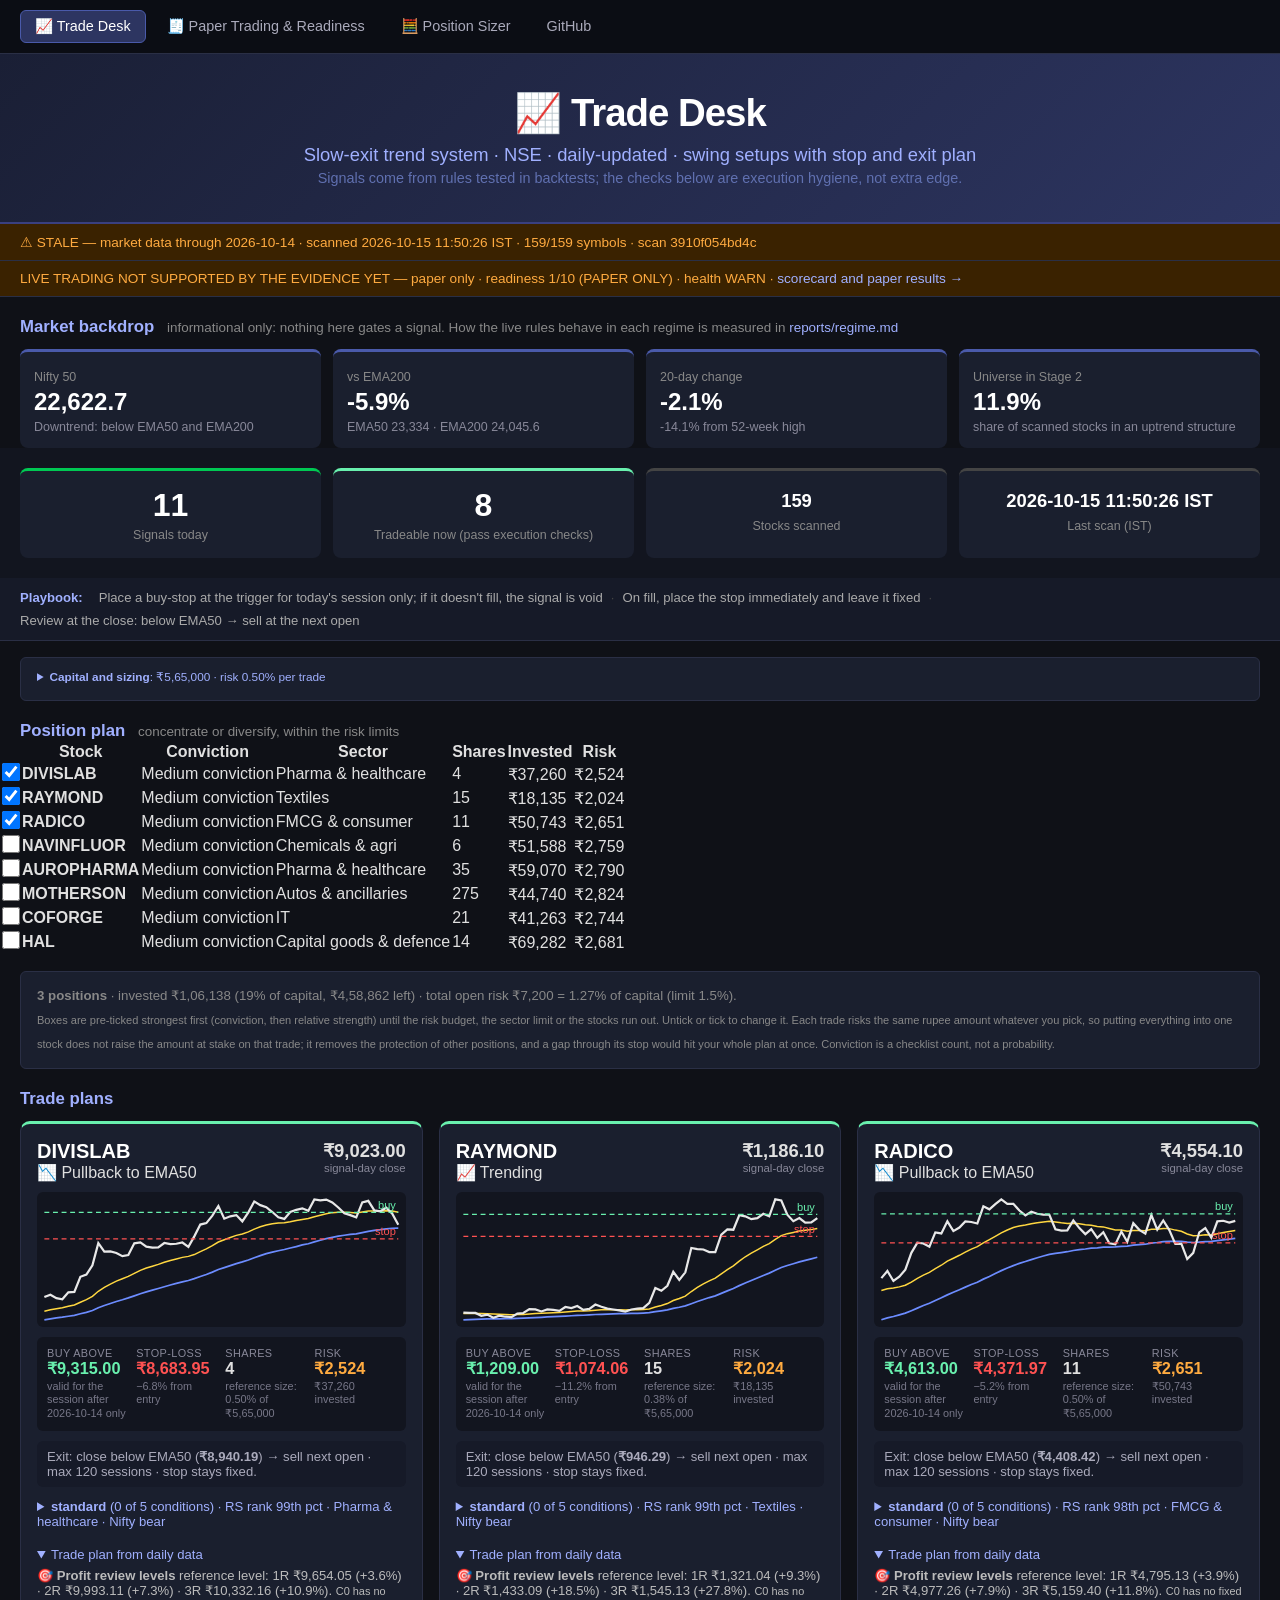
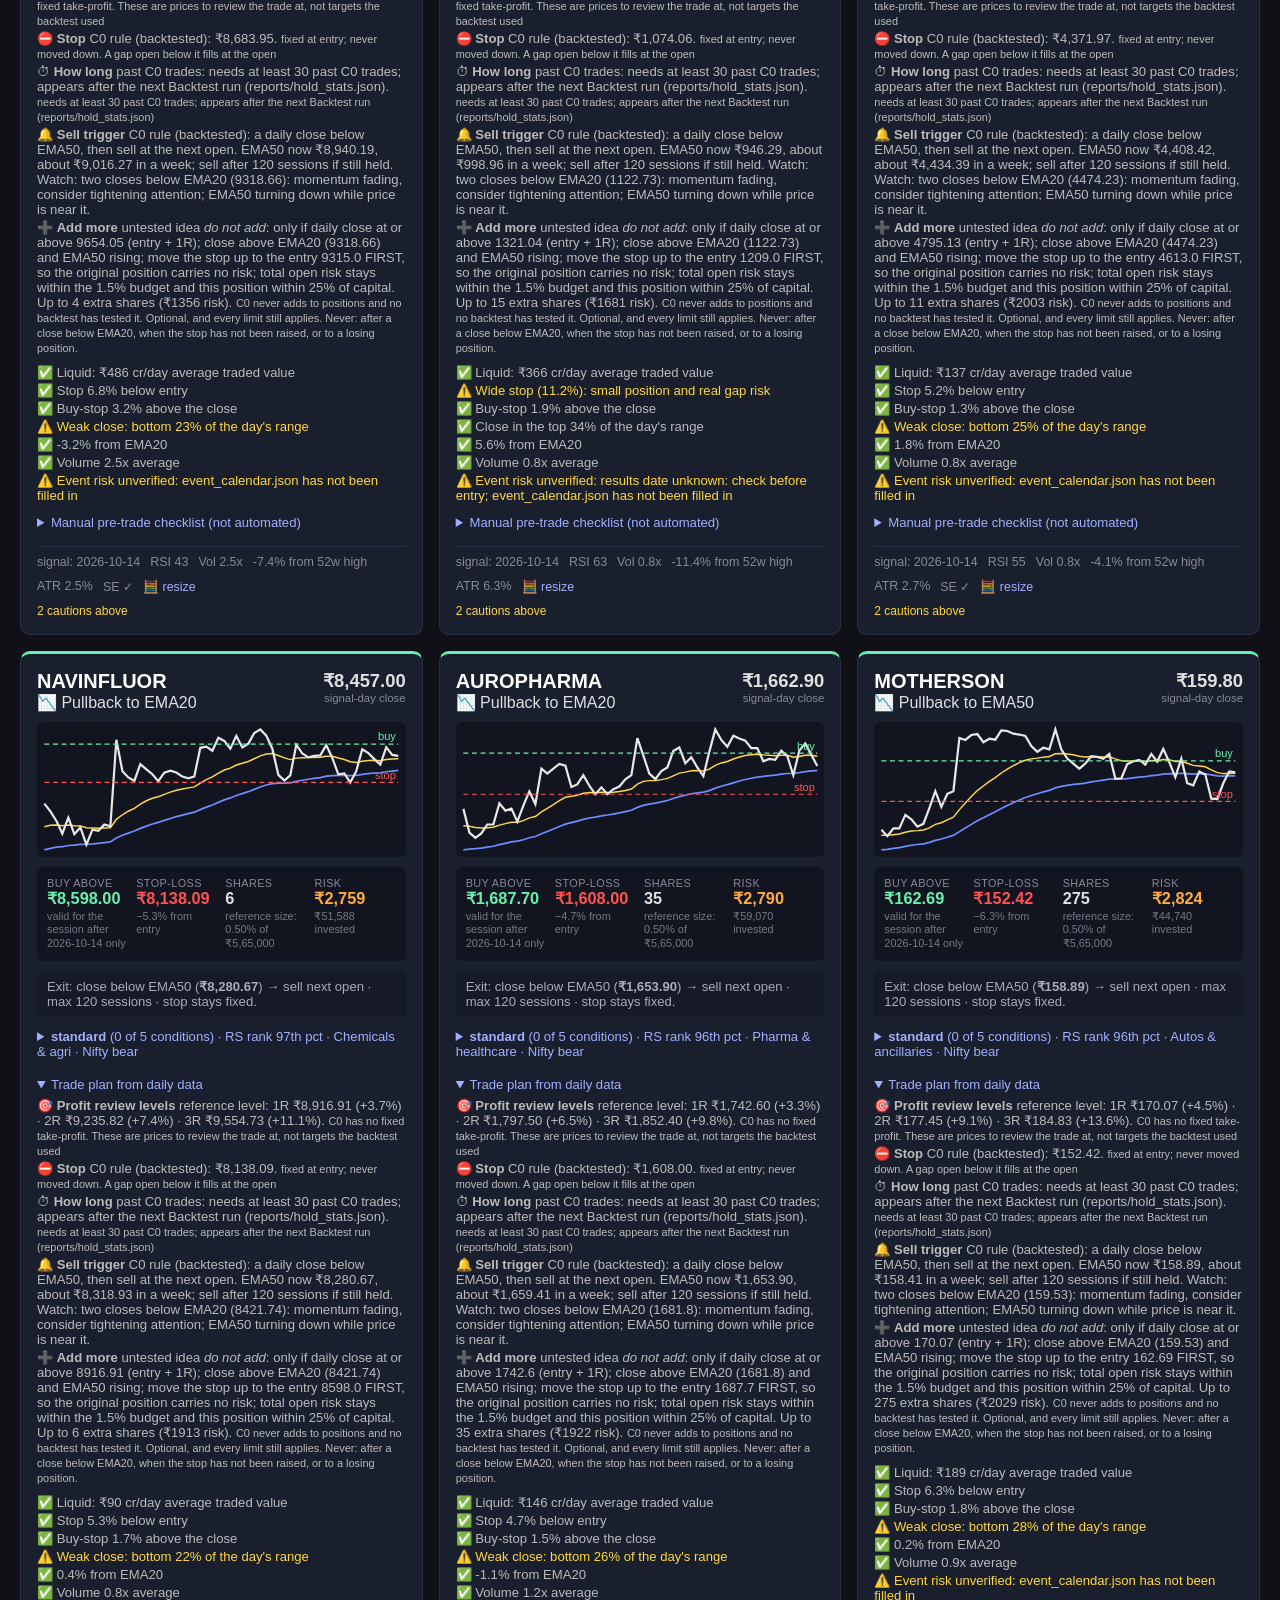
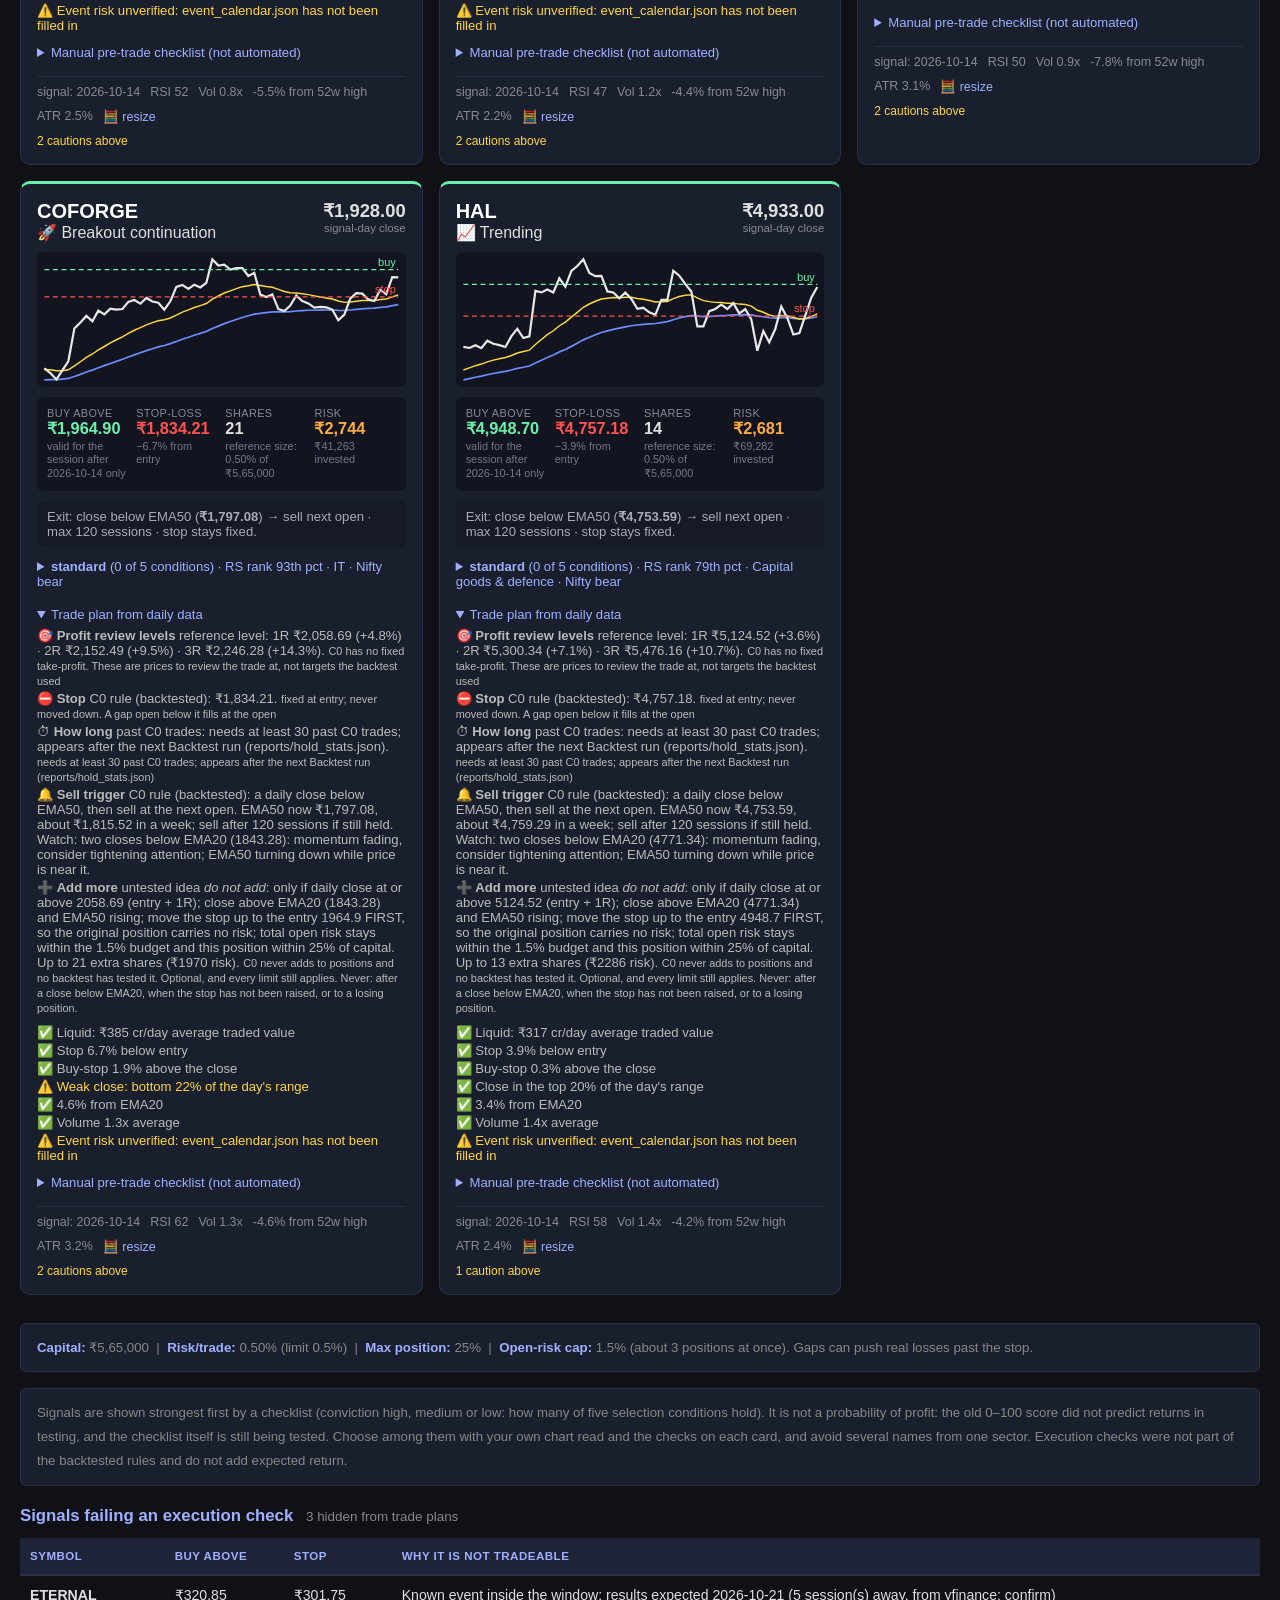
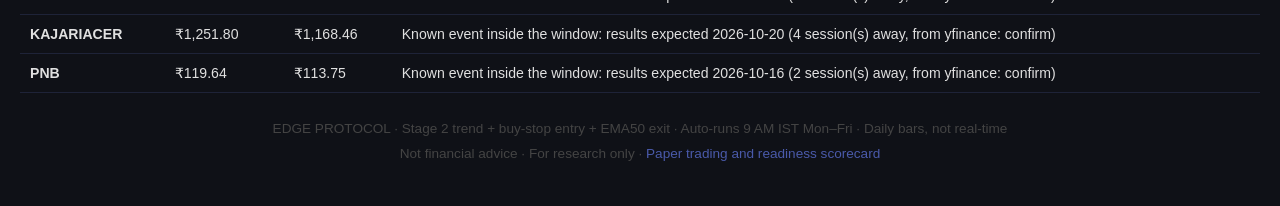
==== commit a07fdbae: "Desk: editable capital and risk per trade (lower only), conviction levels (checklist count, not a pr" ====
--- a/index.html
+++ b/index.html
@@ -47,6 +47,9 @@
 
     <div class="capital-note" id="missing-note" hidden></div>
 
+    <div id="sizing-panel"></div>
+    <div id="alloc-panel"></div>
+
     <h2 class="section-title">Trade plans</h2>
     <div id="watchlist" hidden>
         <h2 class="section-title">Watchlist, preview only <span class="muted"><span id="watchlist-count">0</span> candidates on provisional data, not entries</span></h2>
@@ -57,7 +60,7 @@
     <div class="plans" id="plans"><div class="empty-note"><div class="spinner"></div>Loading trade plans…</div></div>
     <div class="capital-note" id="capital-note"></div>
     <div class="capital-note">
-        Signals are not ranked: the old 0–100 score did not predict returns in testing. Choose among them with your own chart read and the checks on each card,
+        Signals are shown strongest first by a checklist (conviction high, medium or low: how many of five selection conditions hold). It is not a probability of profit: the old 0–100 score did not predict returns in testing, and the checklist itself is still being tested. Choose among them with your own chart read and the checks on each card,
         and avoid several names from one sector. Execution checks were not part of the backtested rules and do not add expected return.
     </div>
 
@@ -77,6 +80,7 @@
     </footer>
 </div>
 <script src="common.js"></script>
-<script src="desk.js"></script>
+<script src="plan_math.js"></script>
+    <script src="desk.js"></script>
 </body>
 </html>
--- a/style.css
+++ b/style.css
@@ -165,3 +165,13 @@
 .empty-note{grid-column:1/-1;text-align:center;color:#99a;padding:40px 20px;background:#1a1f2e;border-radius:8px}
 @media (max-width:700px){.summary-bar-3{grid-template-columns:repeat(2,1fr)}.plan-grid{grid-template-columns:repeat(2,1fr)}.plans{grid-template-columns:1fr}}
 .plan-px .setup-label{font-size:0.62em;font-weight:400;color:#889}
+
+/* capital and sizing panel, position plan */
+.settings{margin:16px 20px 0;background:#1a1f2e;border:1px solid #2a2f45;border-radius:6px;padding:10px 16px;font-size:0.9em;color:#c8d0e8}
+.settings summary{cursor:pointer}
+.settings-grid{display:flex;flex-wrap:wrap;gap:12px 20px;align-items:flex-end;margin:12px 0}
+.settings-grid label{display:flex;flex-direction:column;gap:4px;font-size:0.85em;color:#9aa5c8}
+.settings-grid label.inline{flex-direction:row;align-items:center;max-width:420px}
+.settings-grid input[type=number]{background:#10131f;border:1px solid #2a2f45;border-radius:4px;color:#e8e8e8;padding:8px 10px;min-width:140px;font-size:1em}
+.settings-grid button{background:#2a2f45;border:0;border-radius:4px;color:#e8e8e8;padding:9px 14px;cursor:pointer}
+#alloc-panel input[type=checkbox]{width:18px;height:18px}
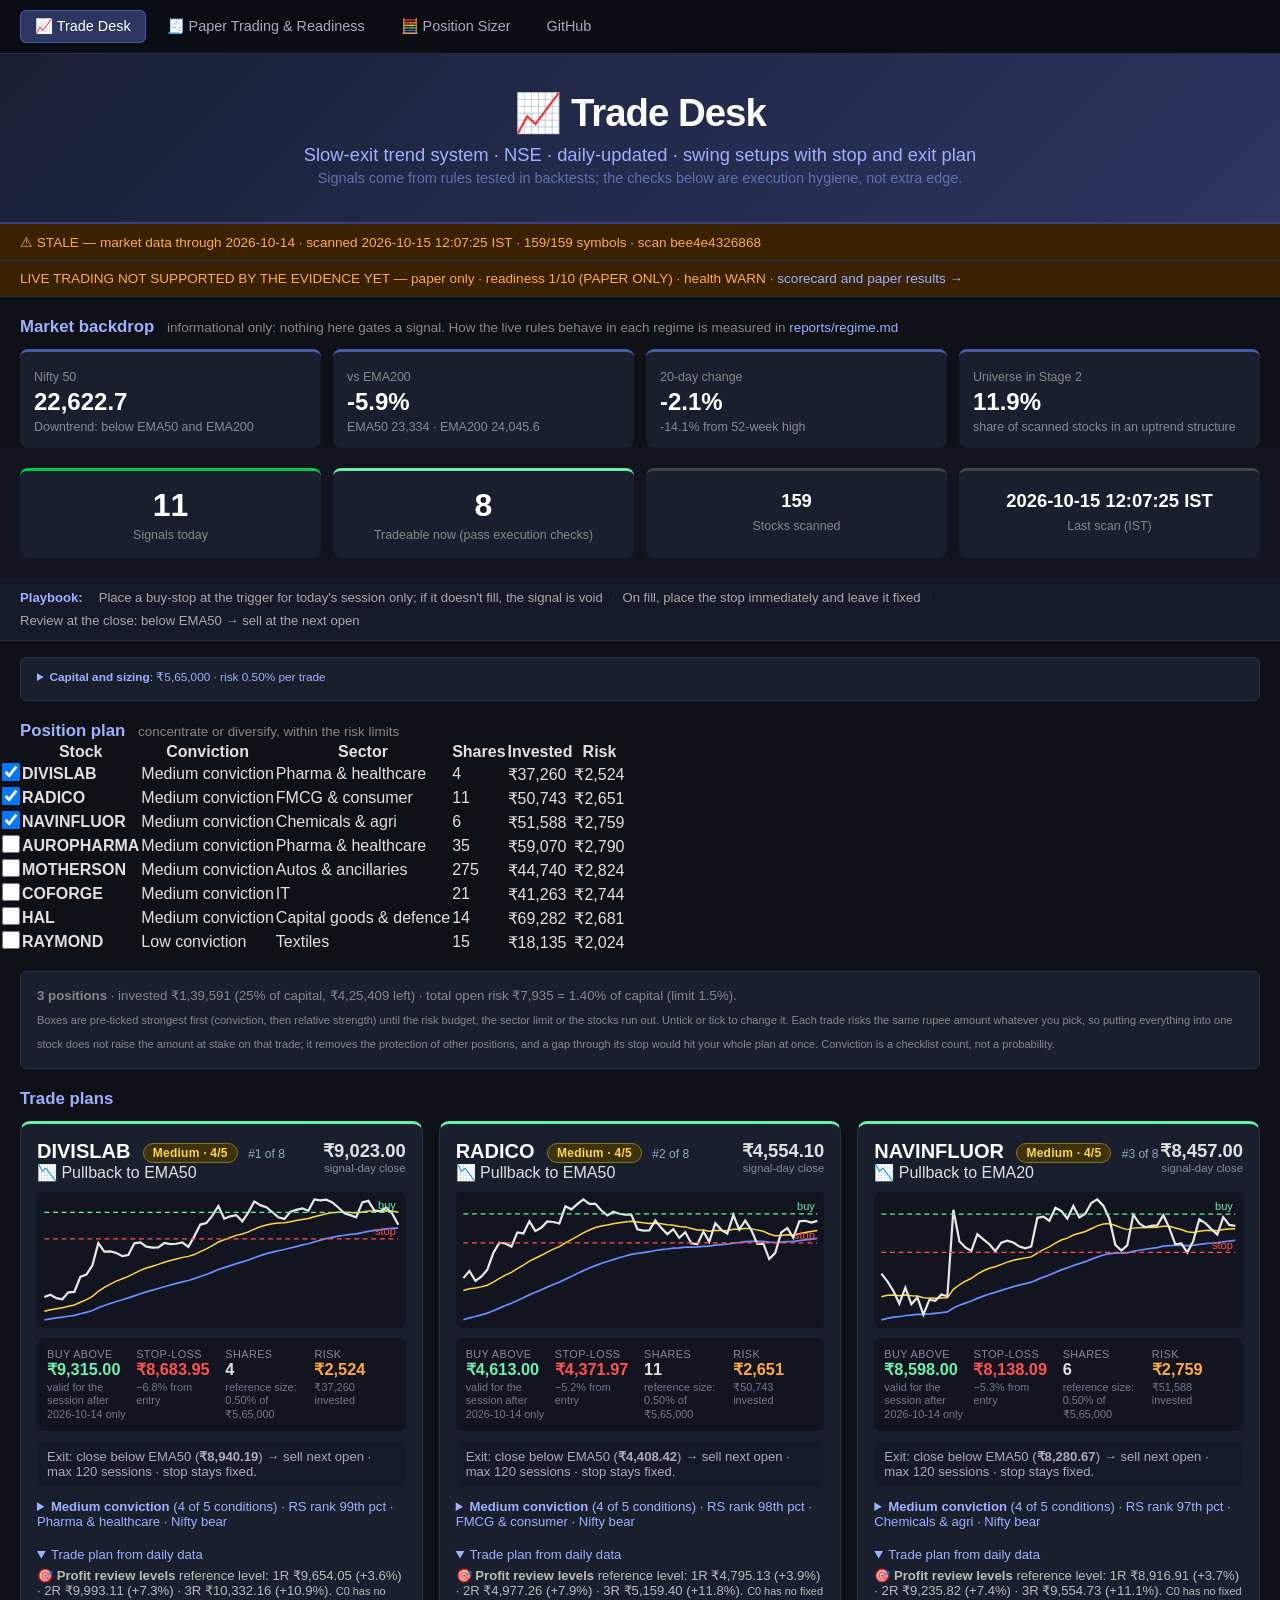
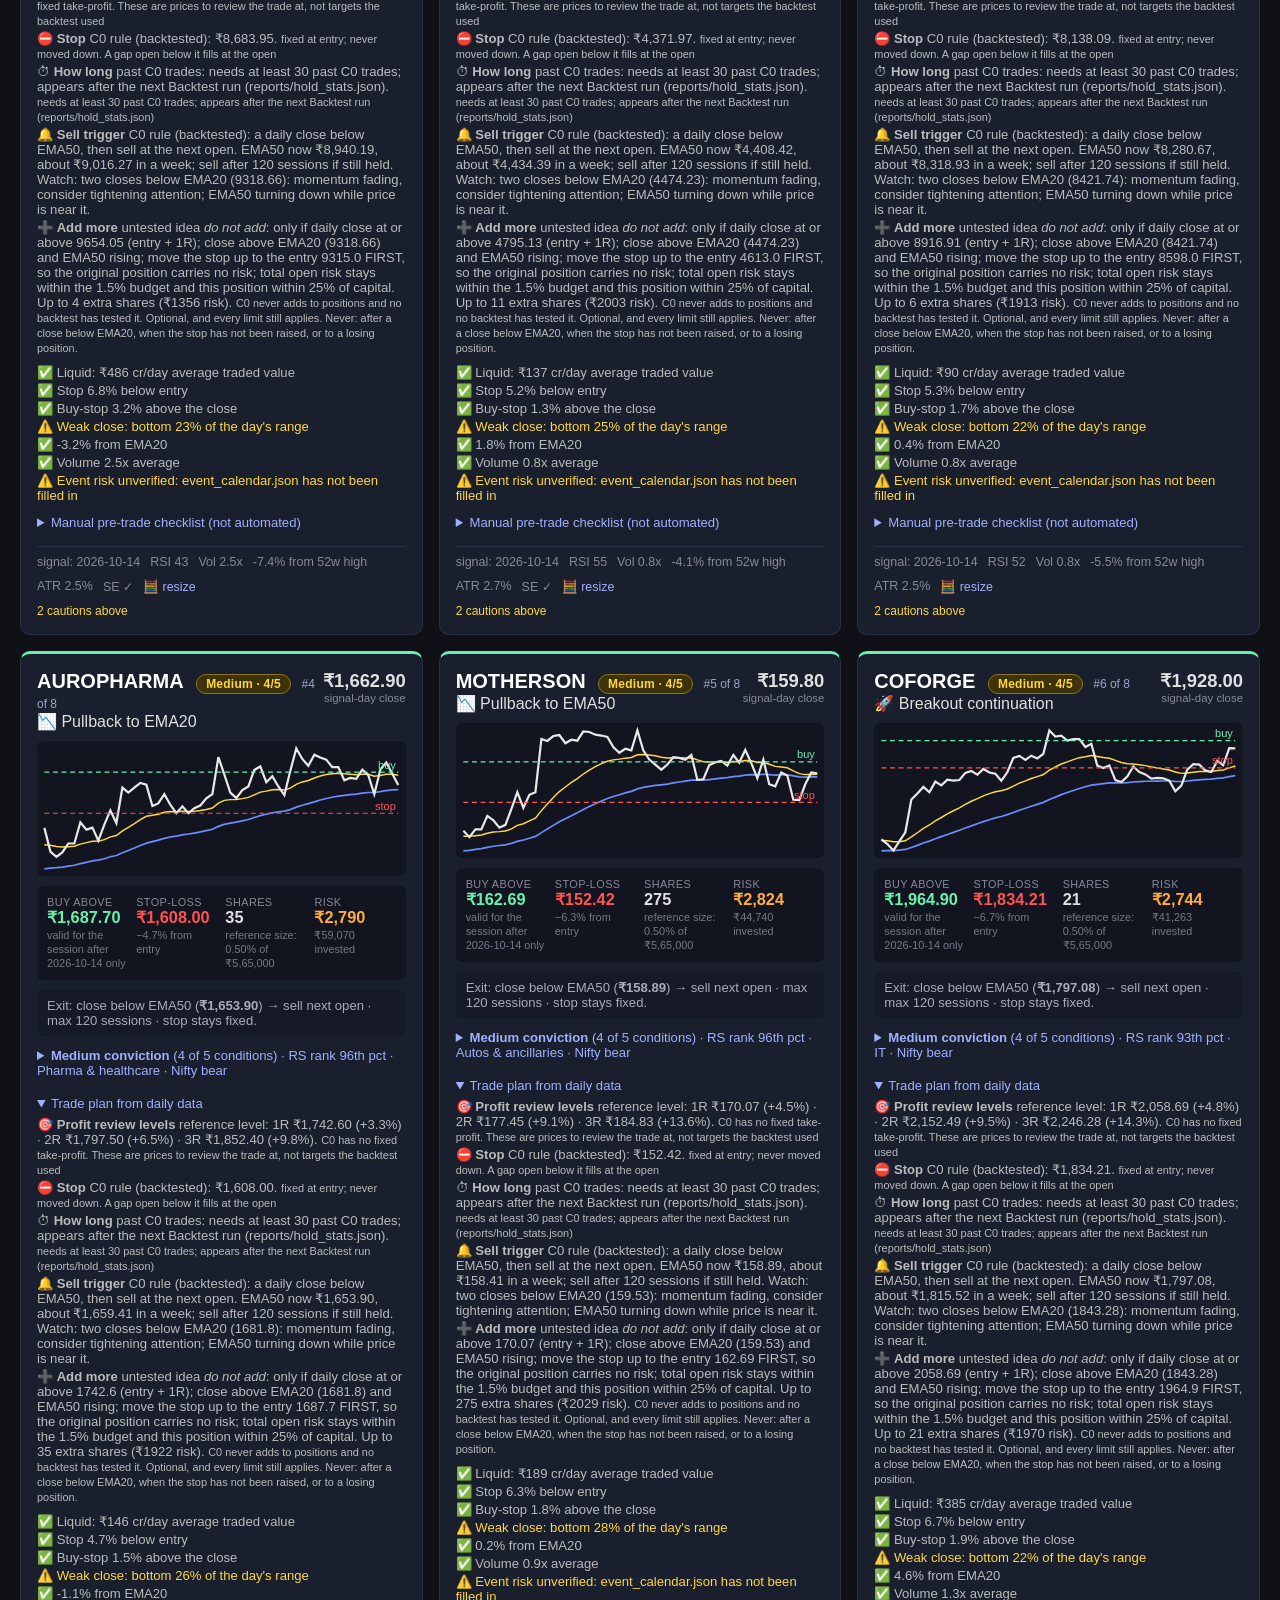
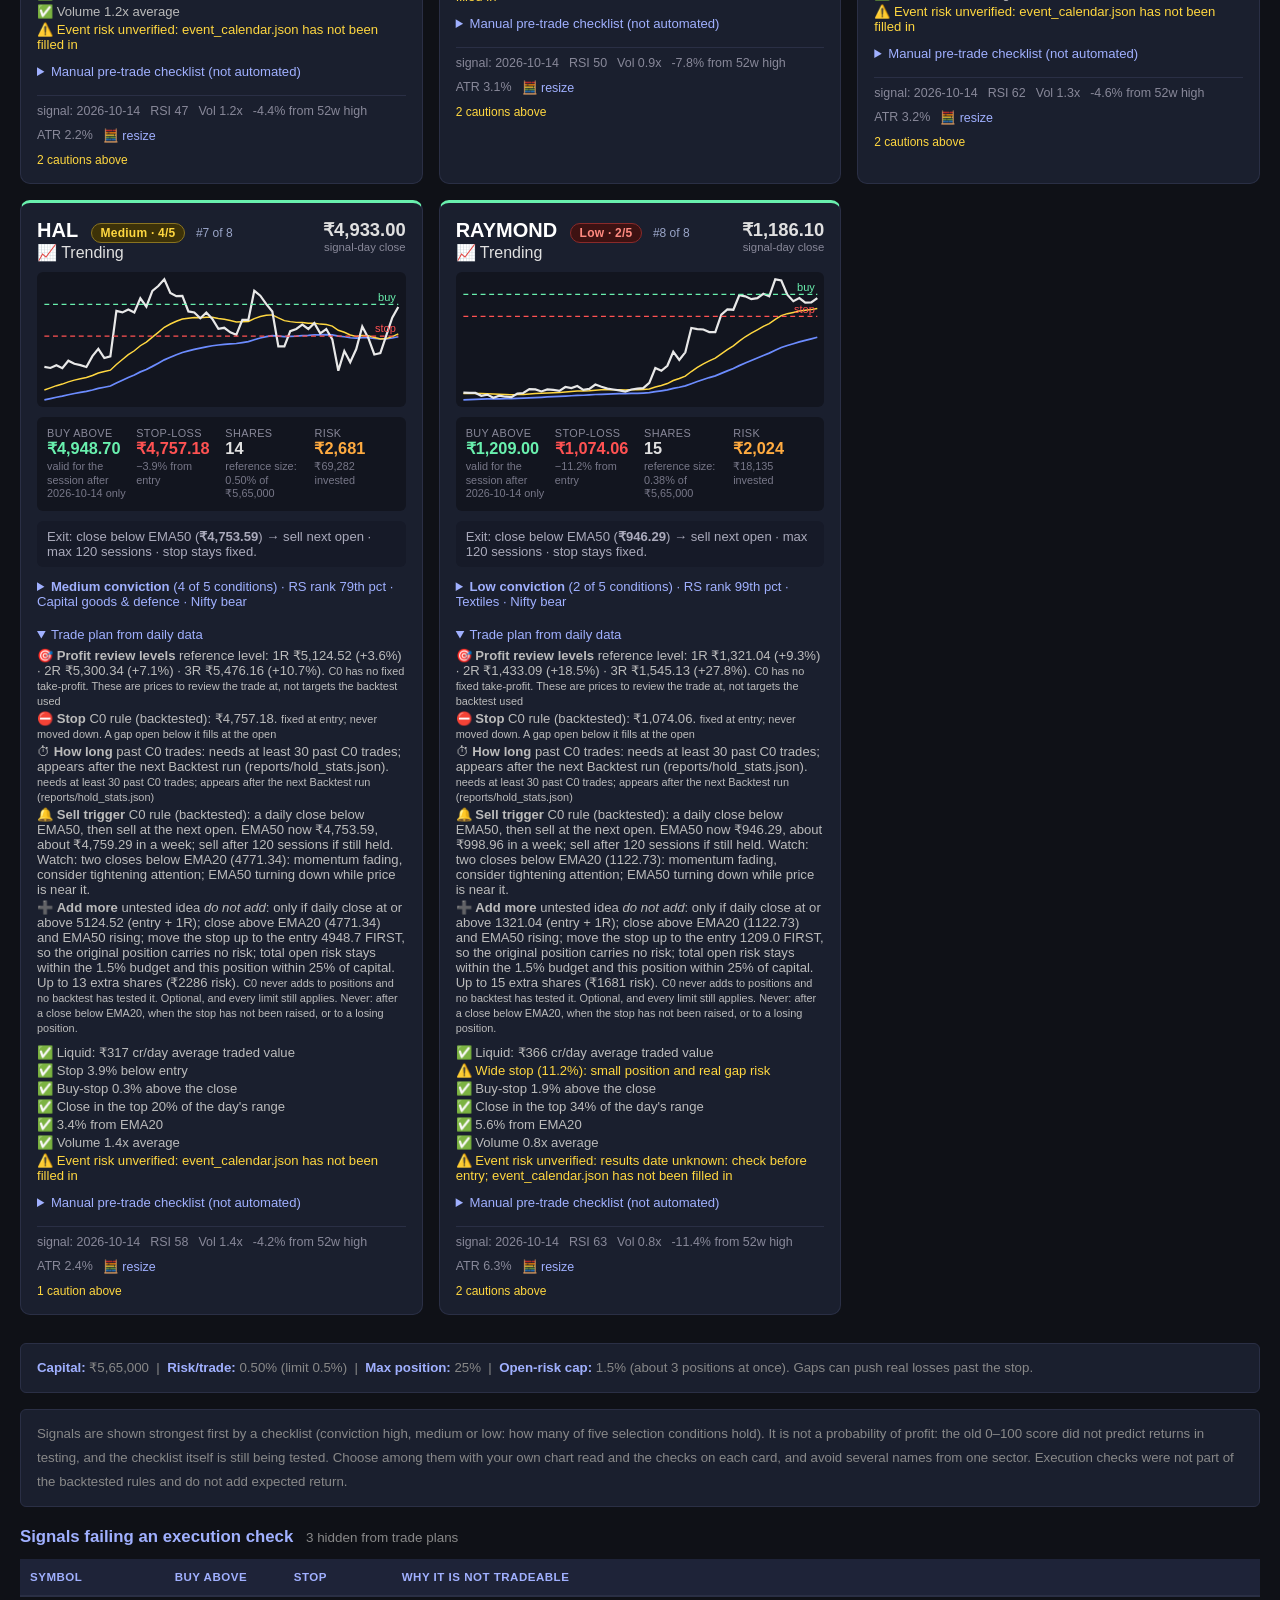
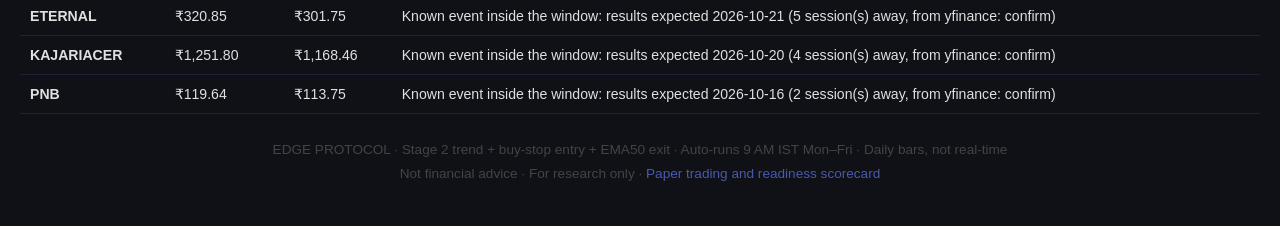
==== commit 1af0bfa9: "Desk: visible conviction badge and rank on every card, cache-busting on scripts and stylesheet Co-Au" ====
--- a/index.html
+++ b/index.html
@@ -4,7 +4,7 @@
     <meta charset="UTF-8">
     <meta name="viewport" content="width=device-width, initial-scale=1.0">
     <title>EDGE PROTOCOL — Trade Desk</title>
-    <link rel="stylesheet" href="style.css">
+    <link rel="stylesheet" href="style.css?v=20261015b">
 </head>
 <body>
 <div class="container">
@@ -79,8 +79,8 @@
         <p>Not financial advice · For research only · <a href="paper.html">Paper trading and readiness scorecard</a></p>
     </footer>
 </div>
-<script src="common.js"></script>
-<script src="plan_math.js"></script>
-    <script src="desk.js"></script>
+<script src="common.js?v=20261015b"></script>
+<script src="plan_math.js?v=20261015b"></script>
+    <script src="desk.js?v=20261015b"></script>
 </body>
 </html>
--- a/style.css
+++ b/style.css
@@ -175,3 +175,11 @@
 .settings-grid input[type=number]{background:#10131f;border:1px solid #2a2f45;border-radius:4px;color:#e8e8e8;padding:8px 10px;min-width:140px;font-size:1em}
 .settings-grid button{background:#2a2f45;border:0;border-radius:4px;color:#e8e8e8;padding:9px 14px;cursor:pointer}
 #alloc-panel input[type=checkbox]{width:18px;height:18px}
+
+/* conviction badge on each trade card */
+.conv{display:inline-block;margin-left:8px;padding:2px 9px;border-radius:12px;font-size:0.75em;font-weight:700;letter-spacing:.02em;vertical-align:middle}
+.conv-high{background:#0b3d24;color:#69f0ae;border:1px solid #1b7a4a}
+.conv-medium{background:#3d3208;color:#ffd740;border:1px solid #8a7420}
+.conv-low{background:#3d1212;color:#ff8a80;border:1px solid #8a2a2a}
+.conv-avoid{background:#2a2a2a;color:#bbb;border:1px solid #555}
+.conv-rank{margin-left:6px;font-size:0.75em;color:#9aa5c8}
